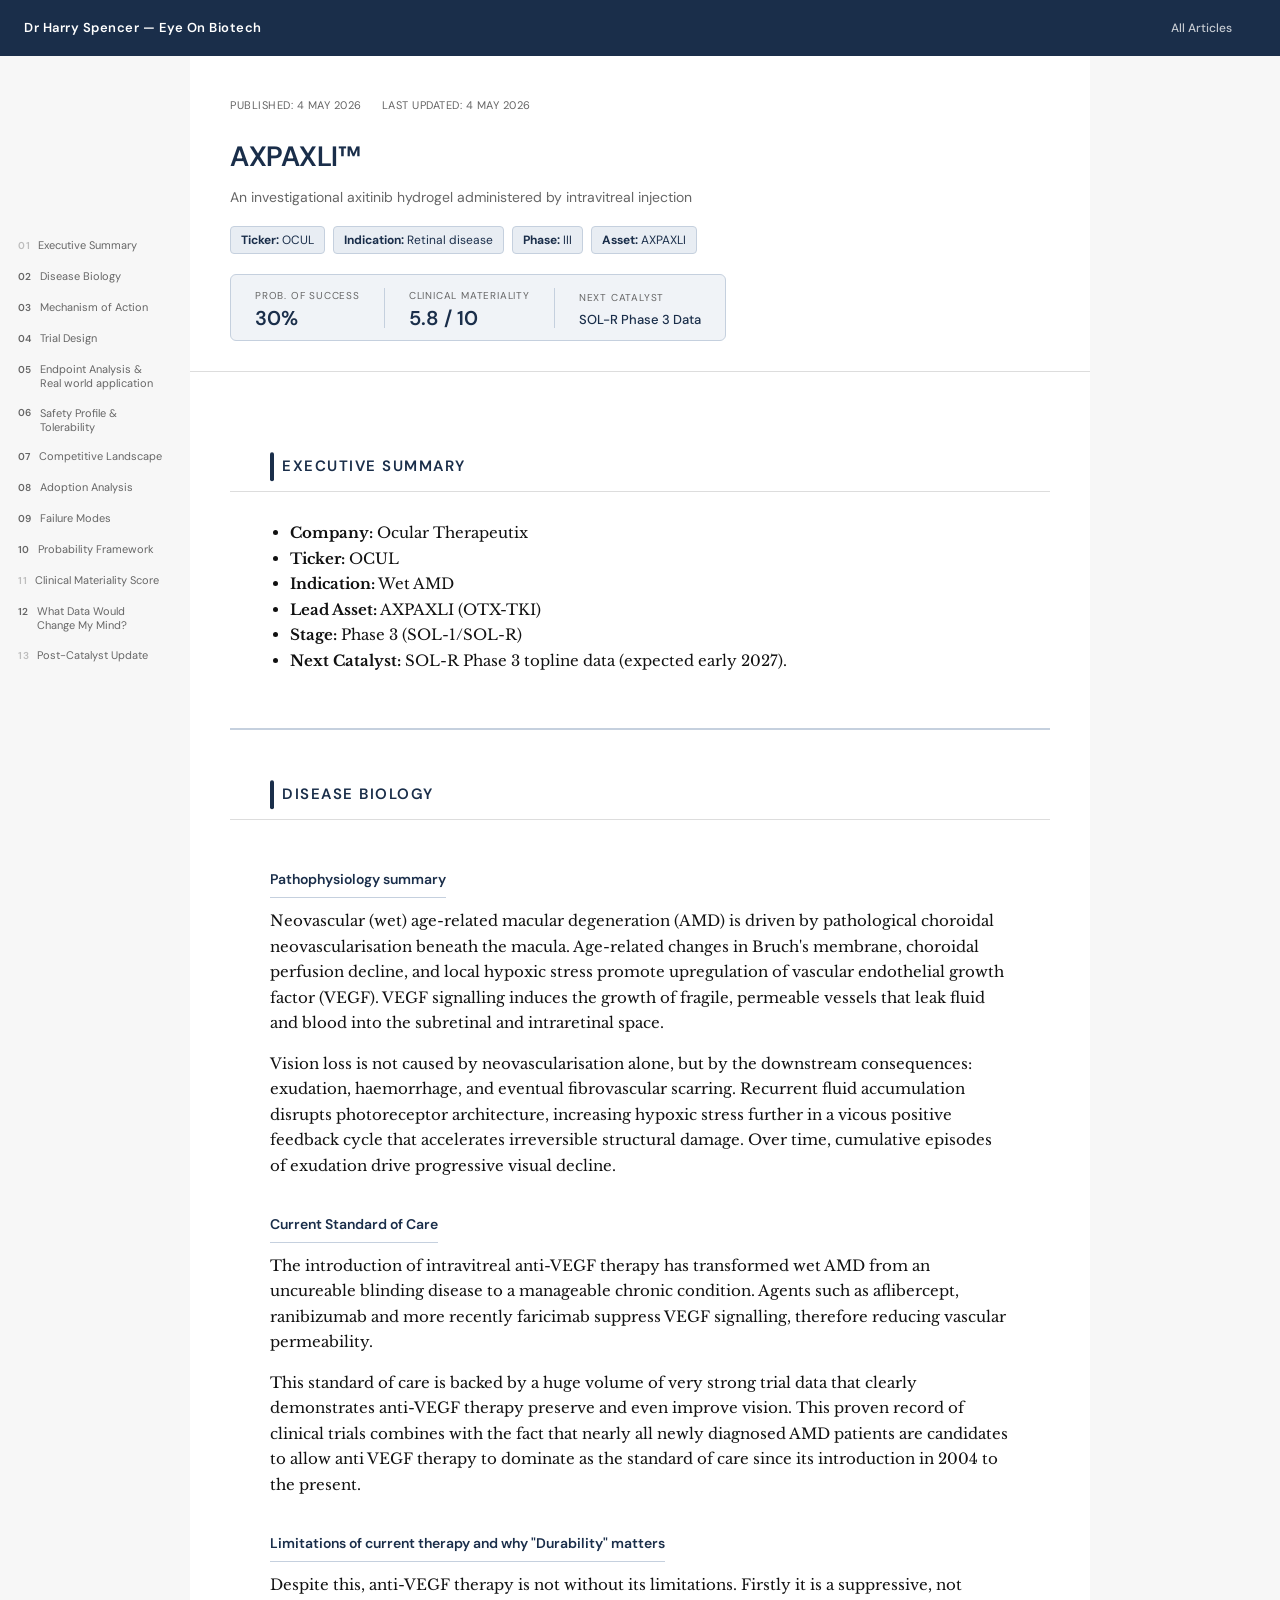
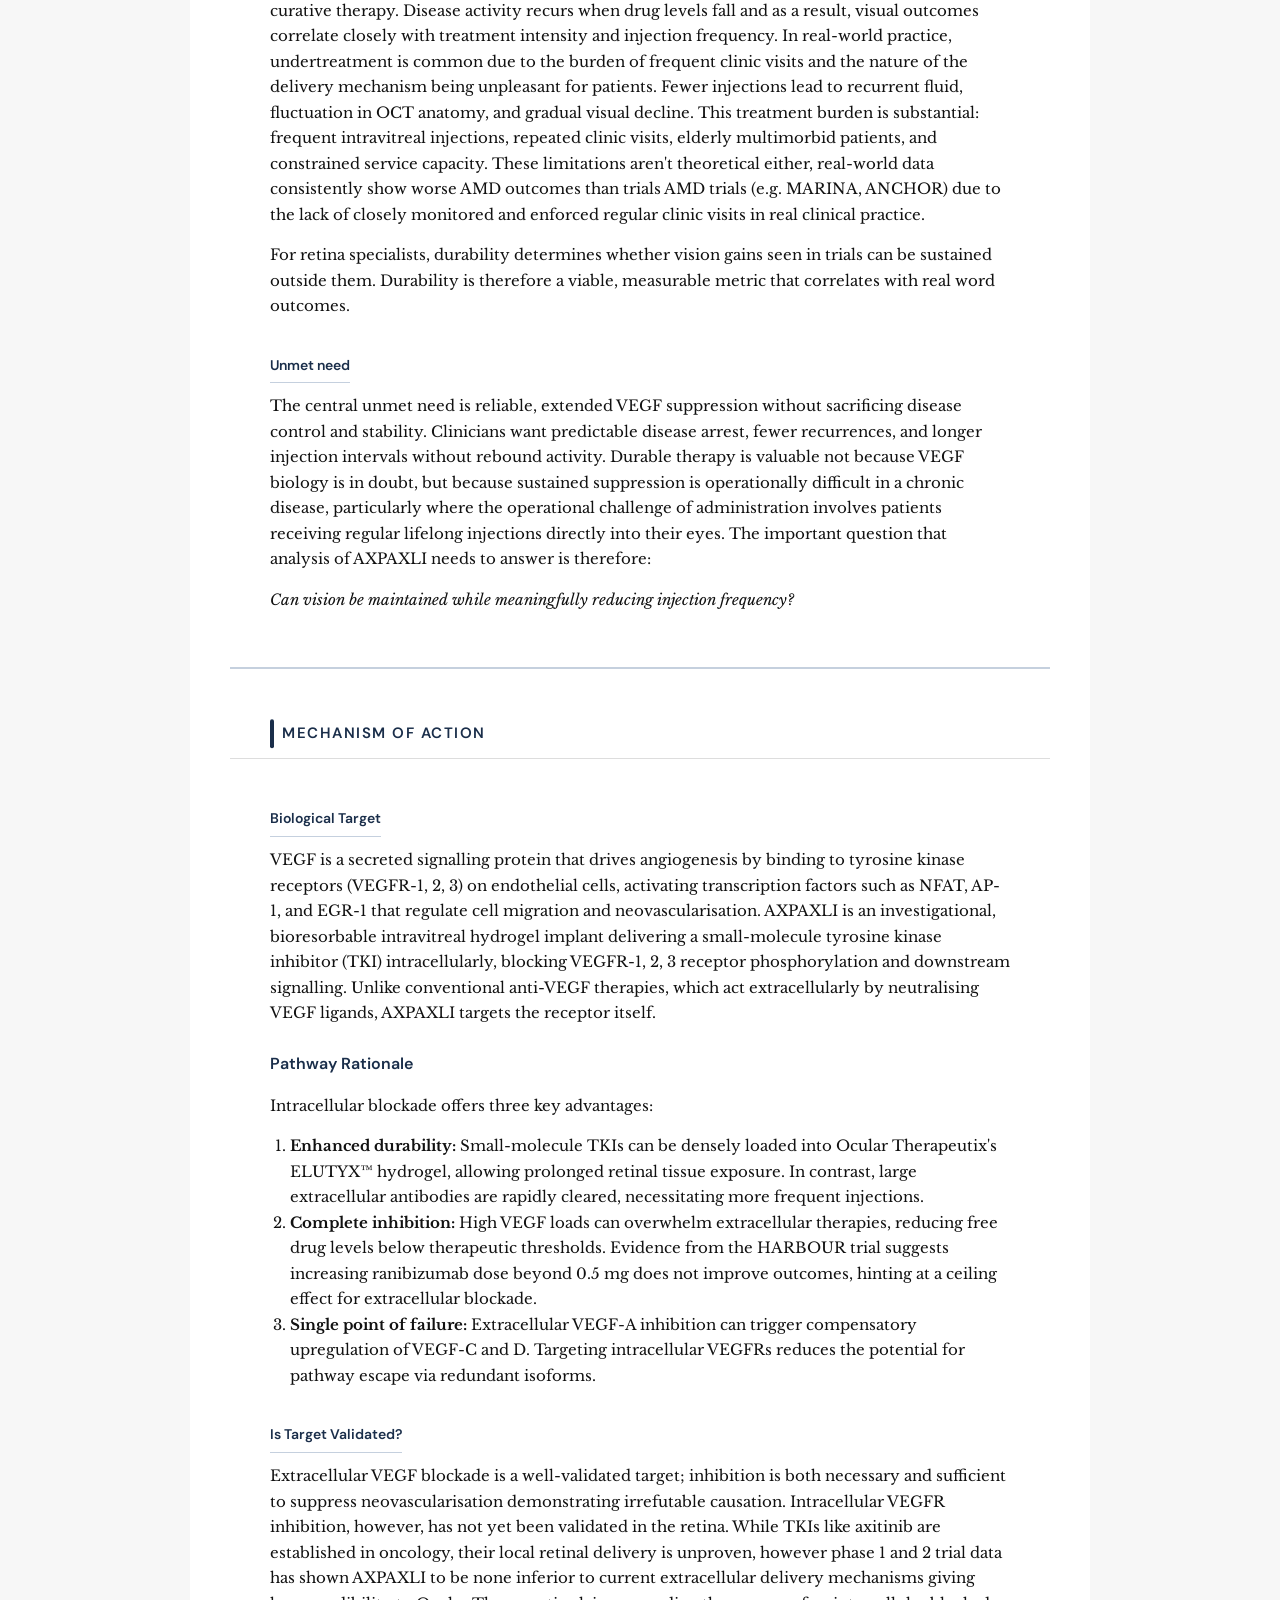
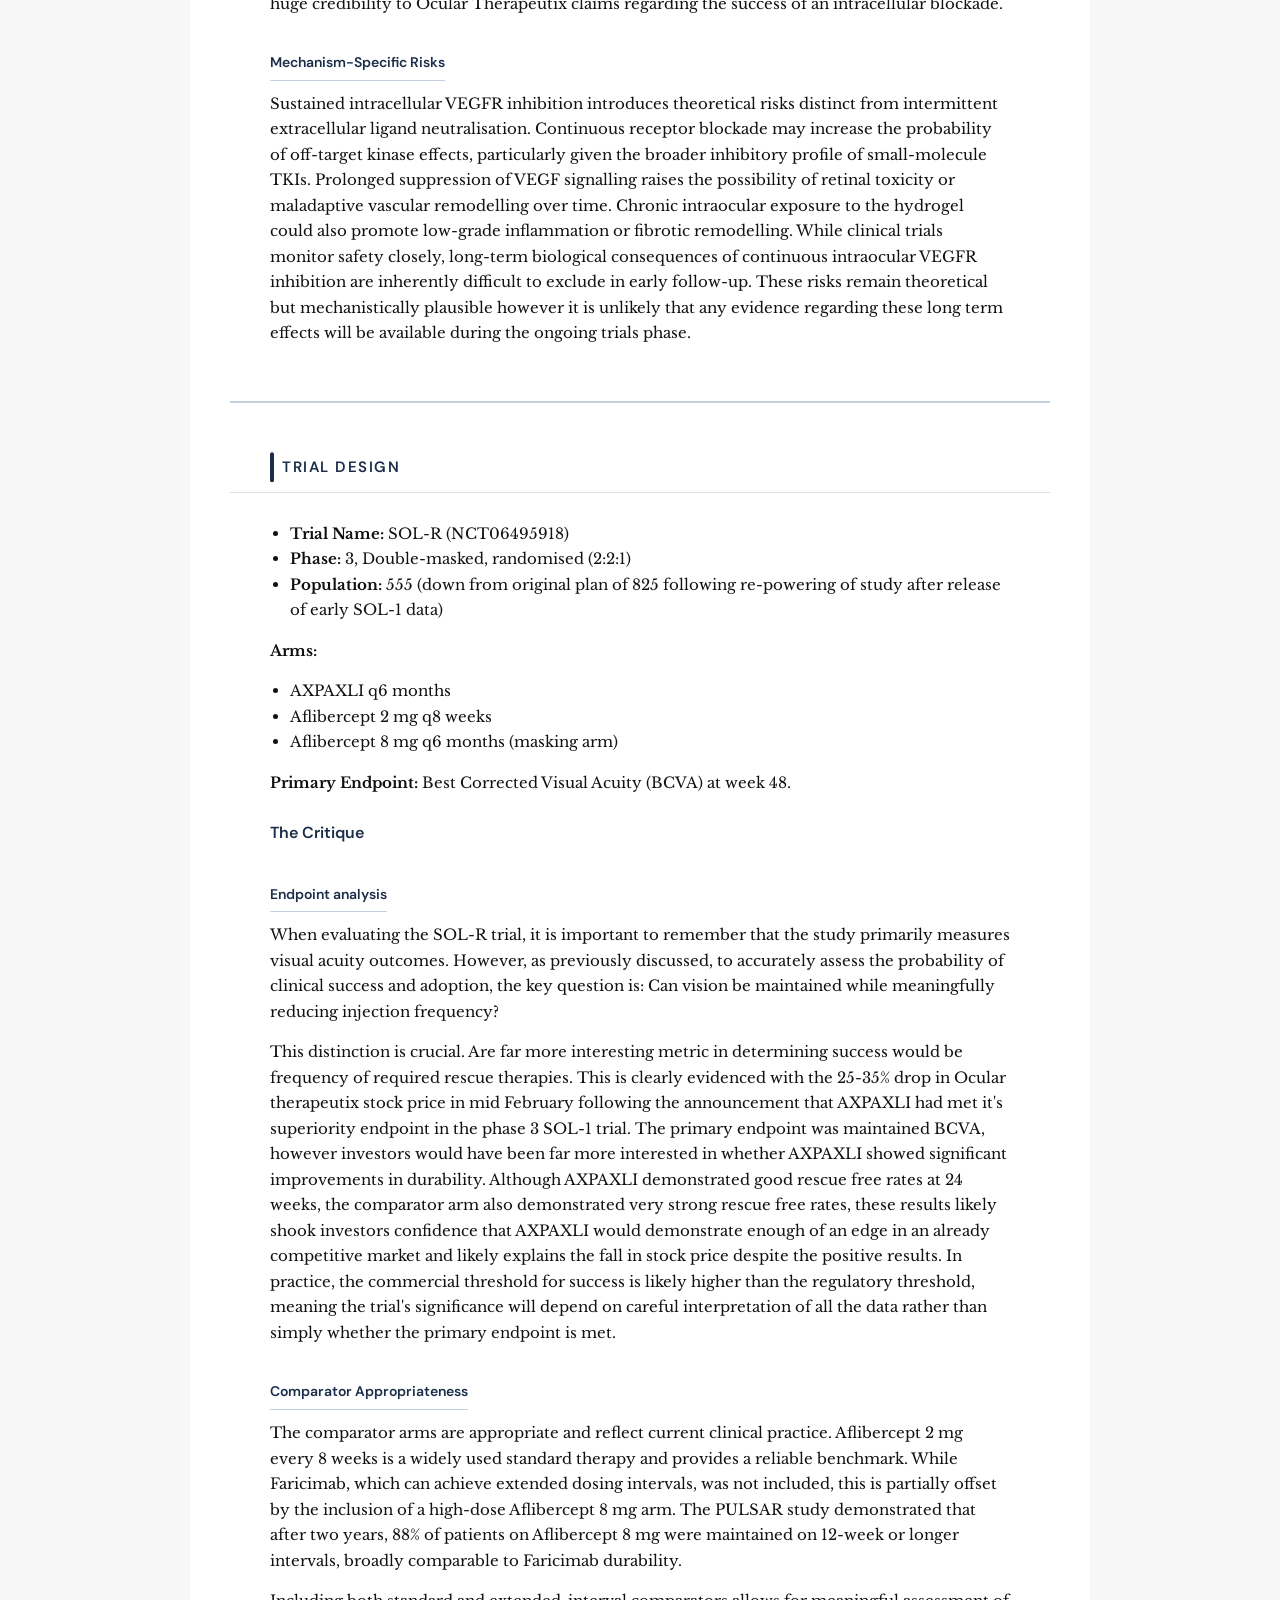
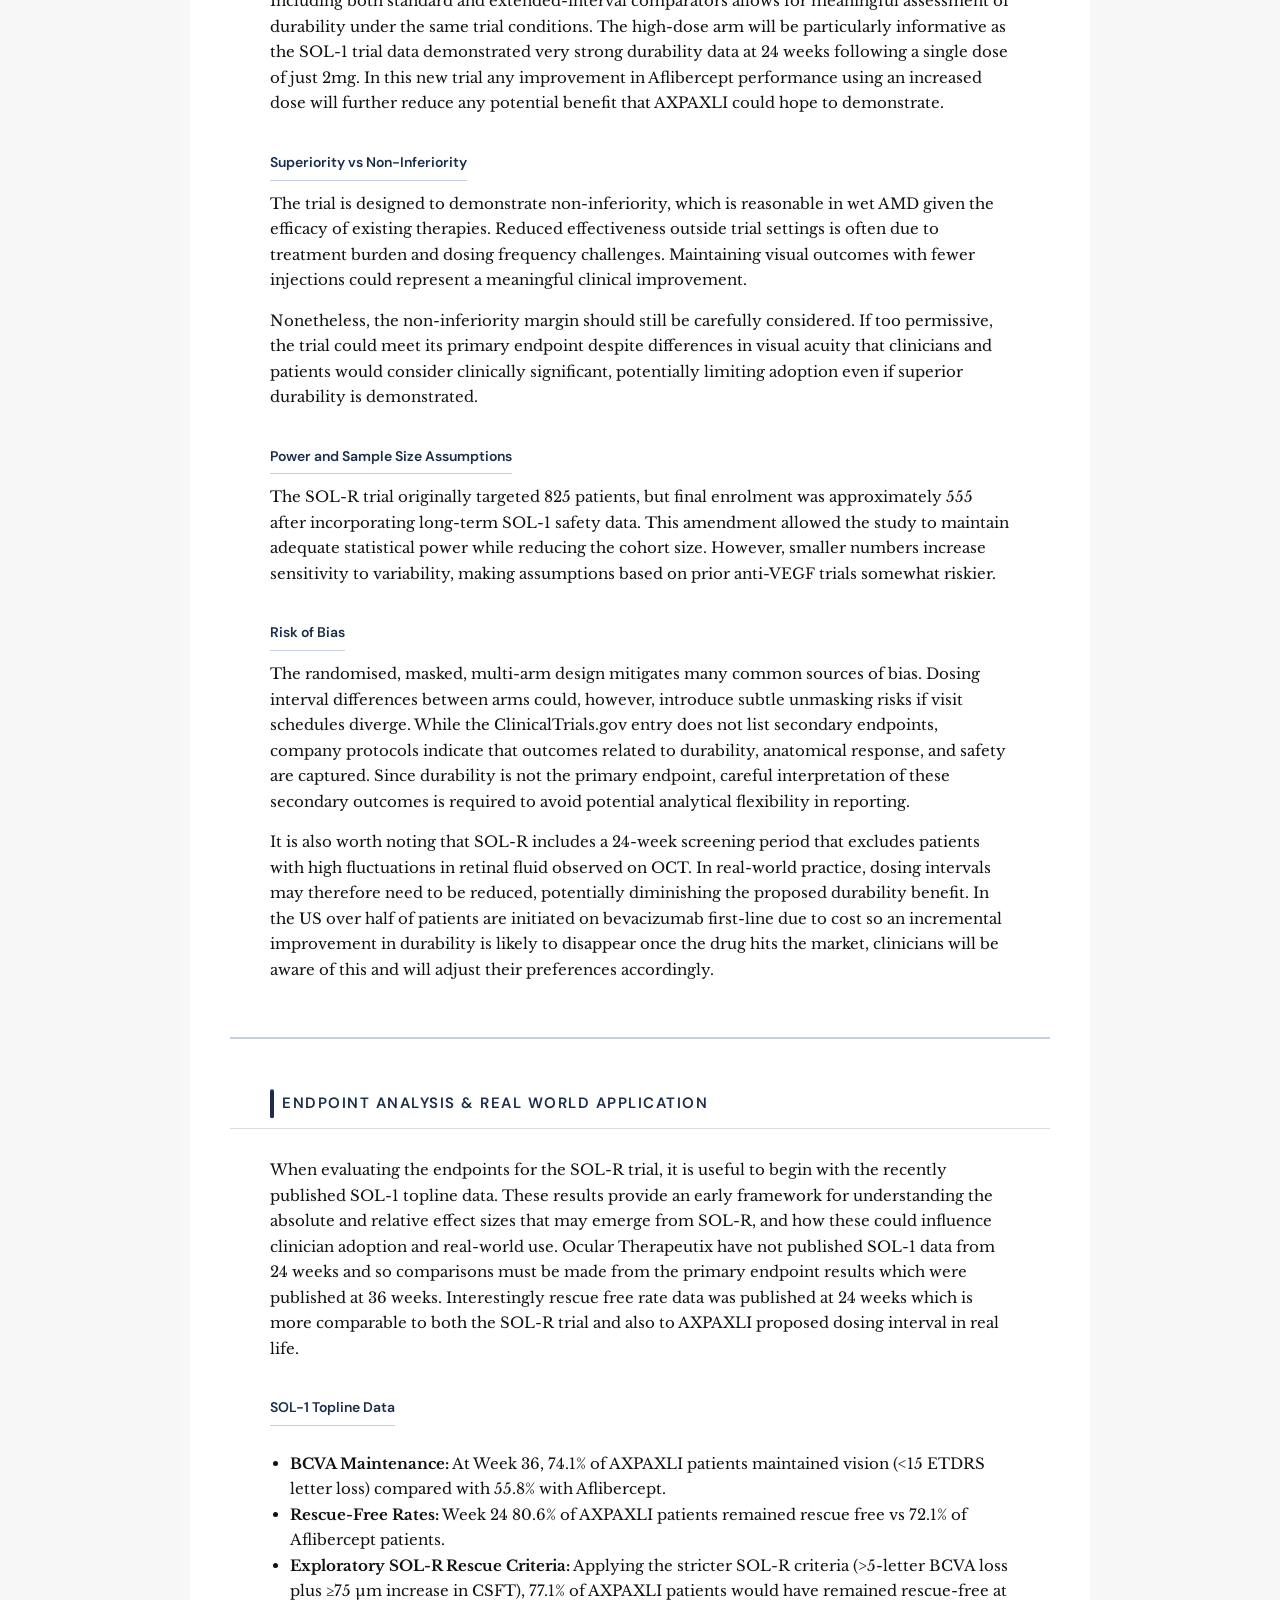
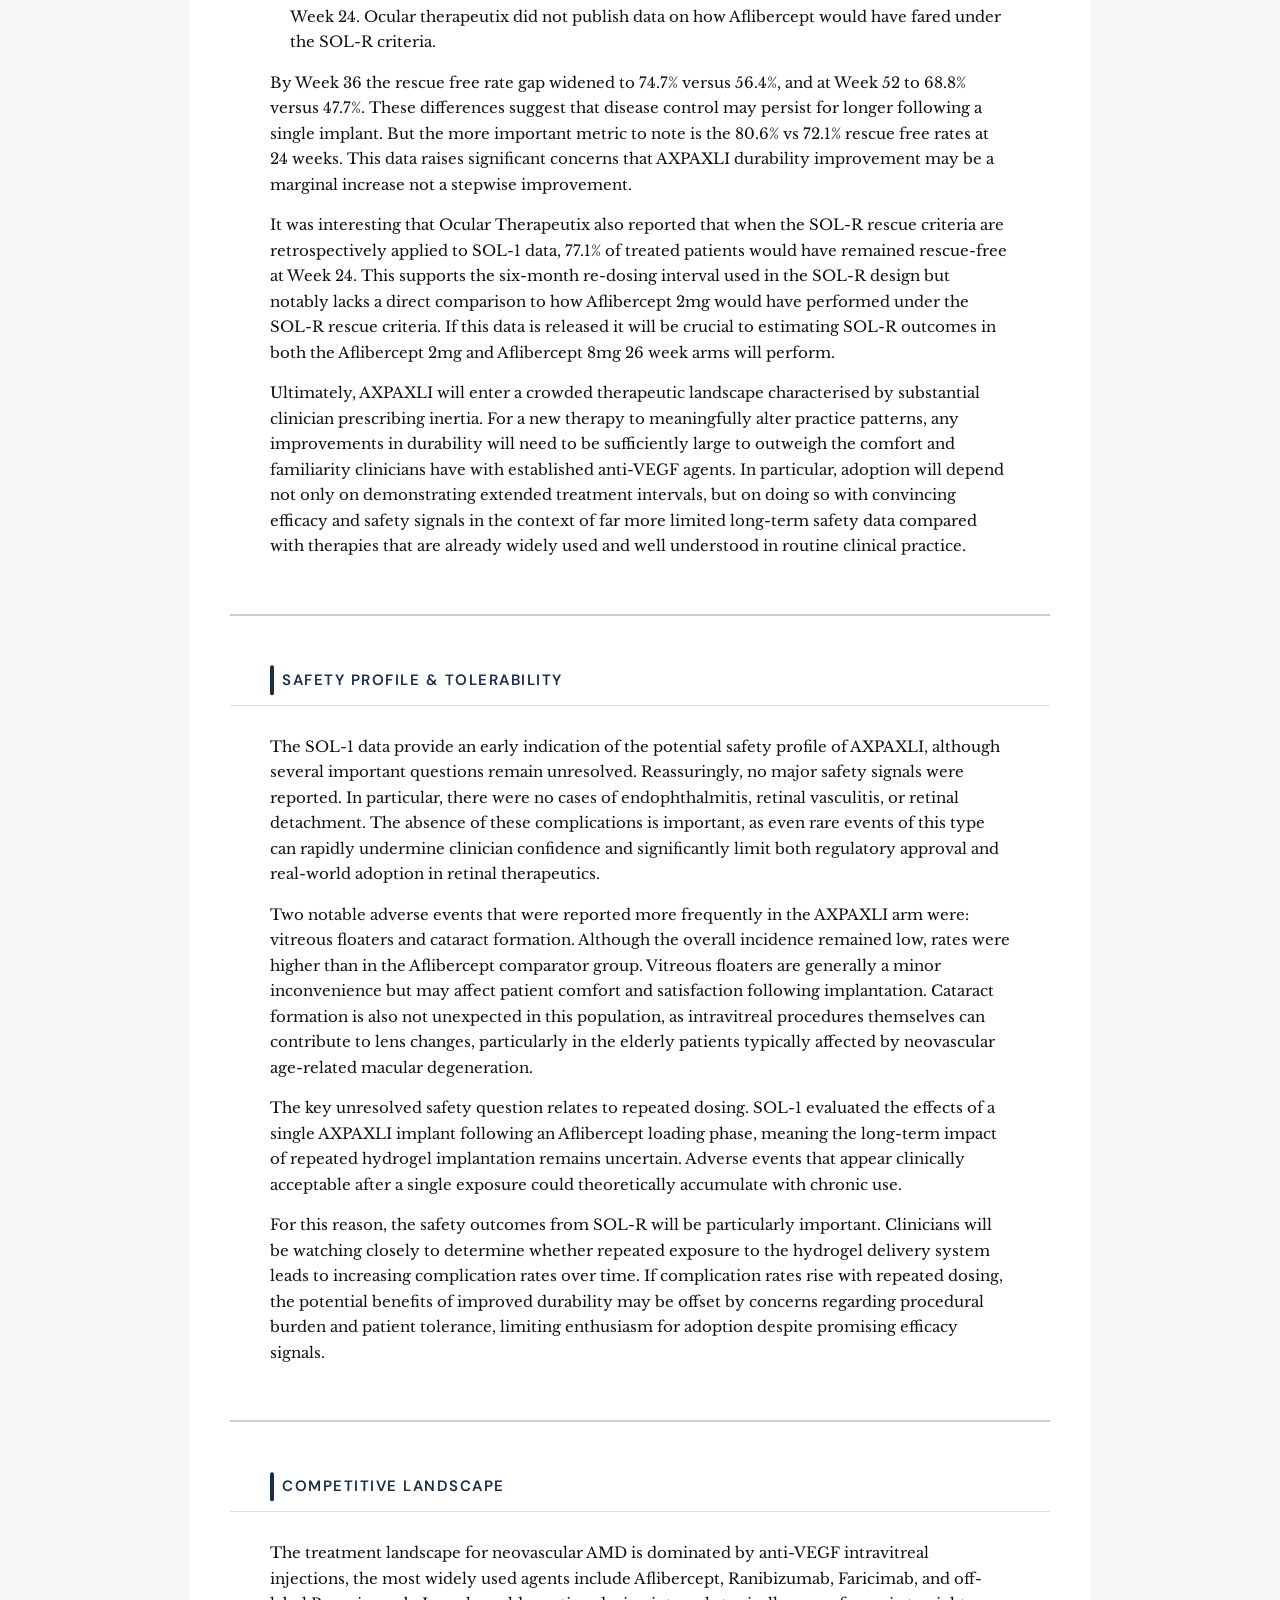
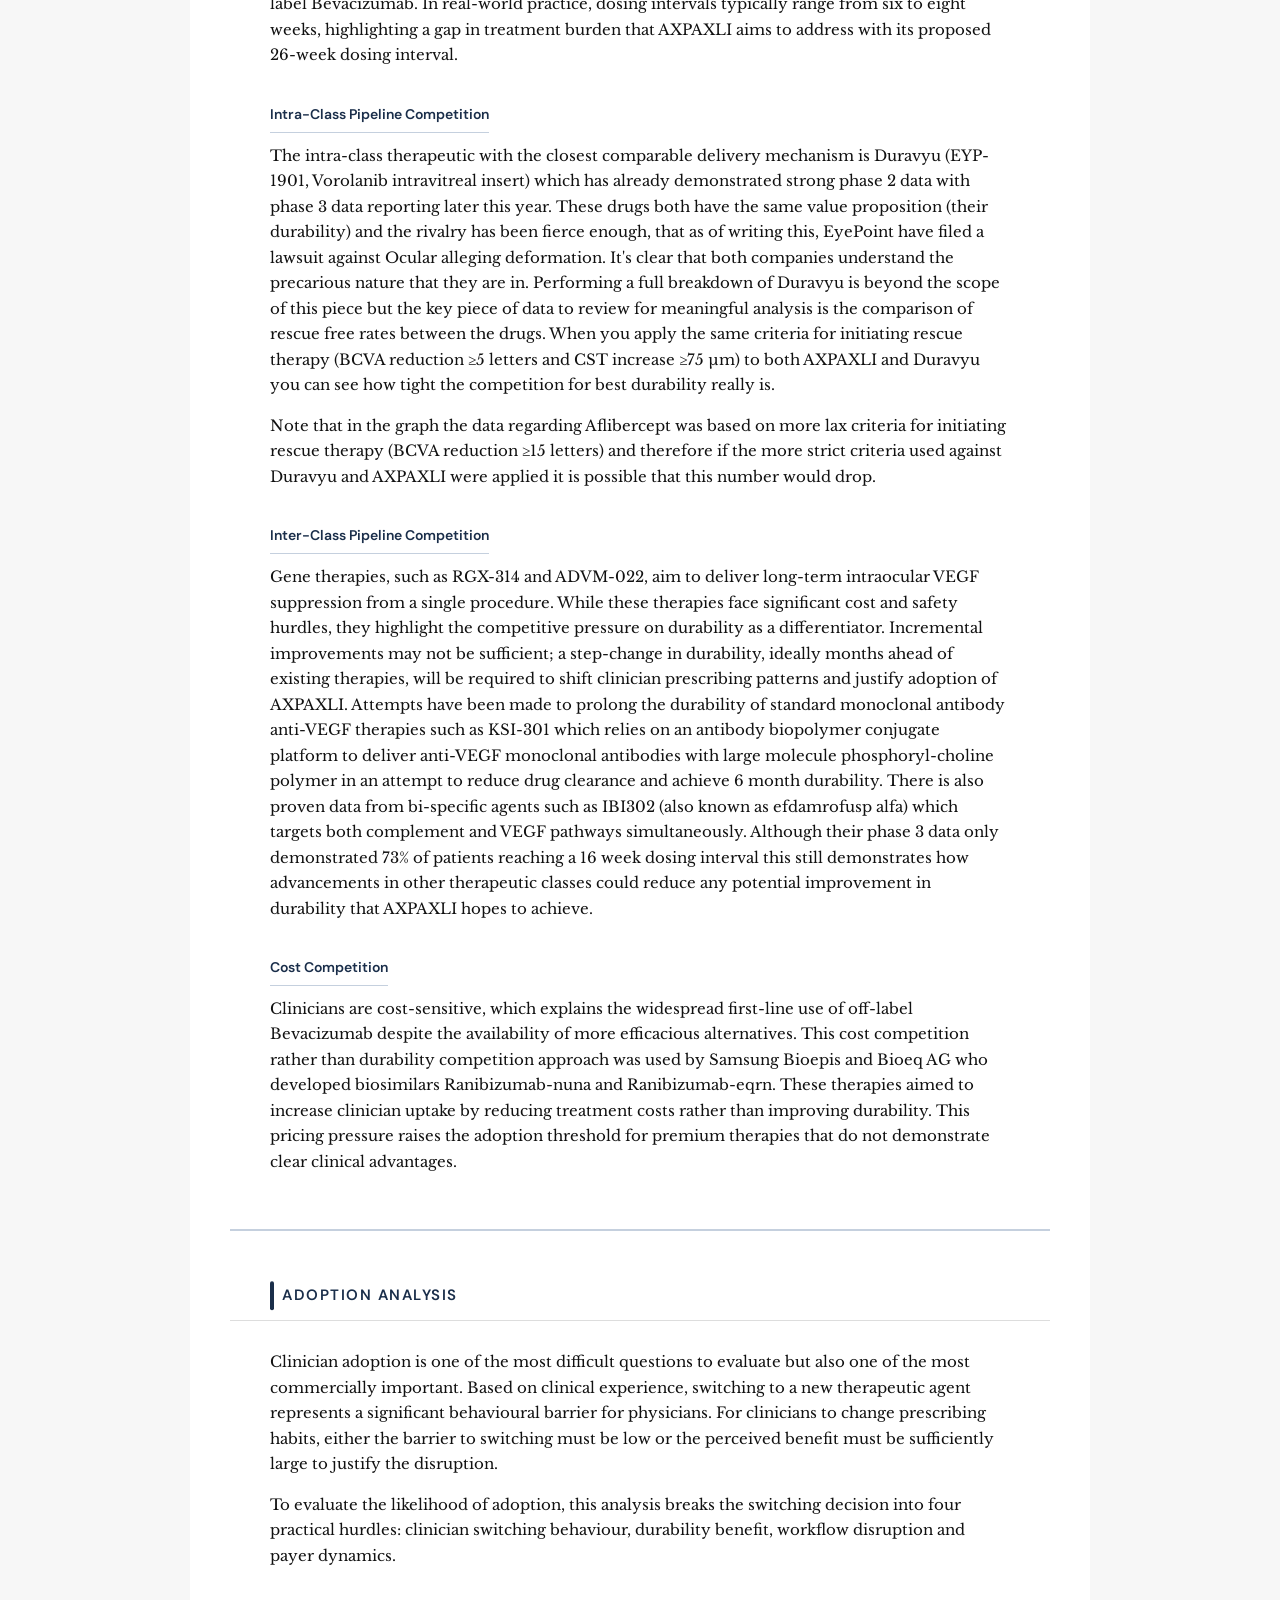
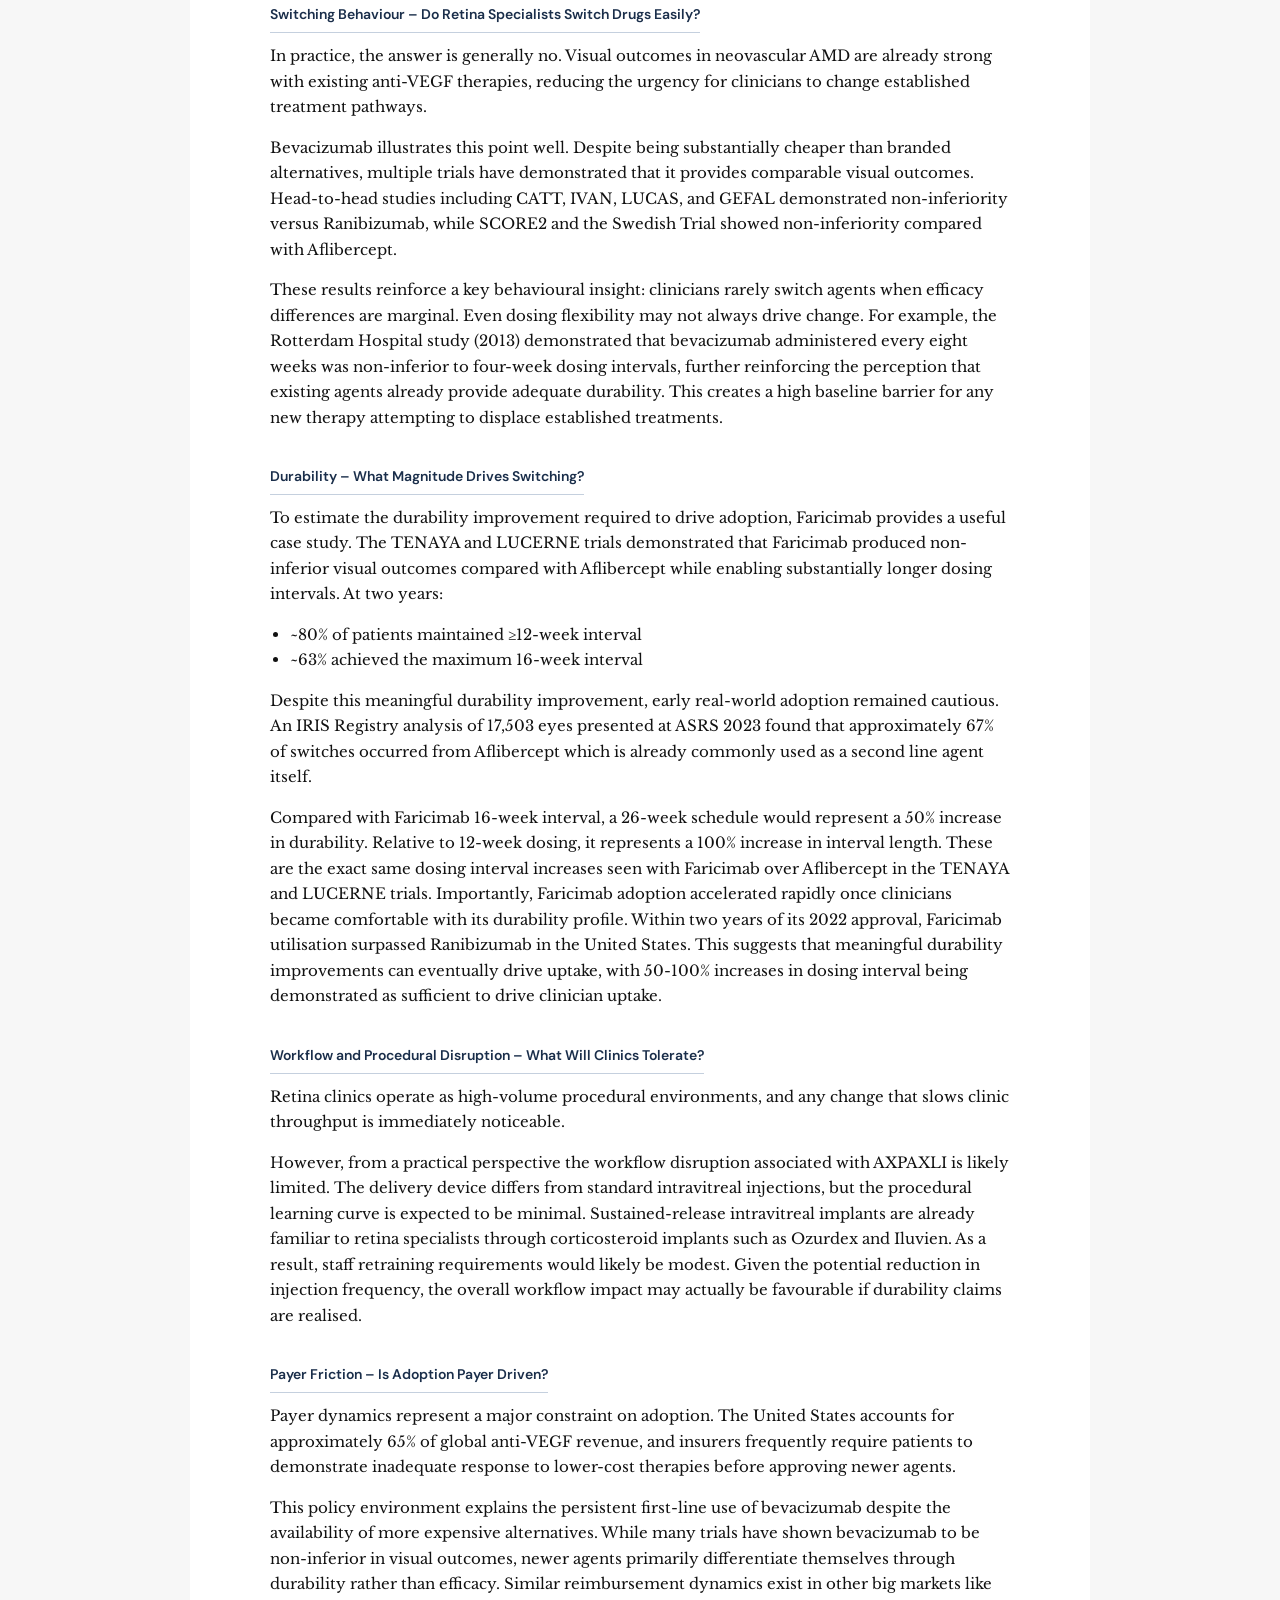
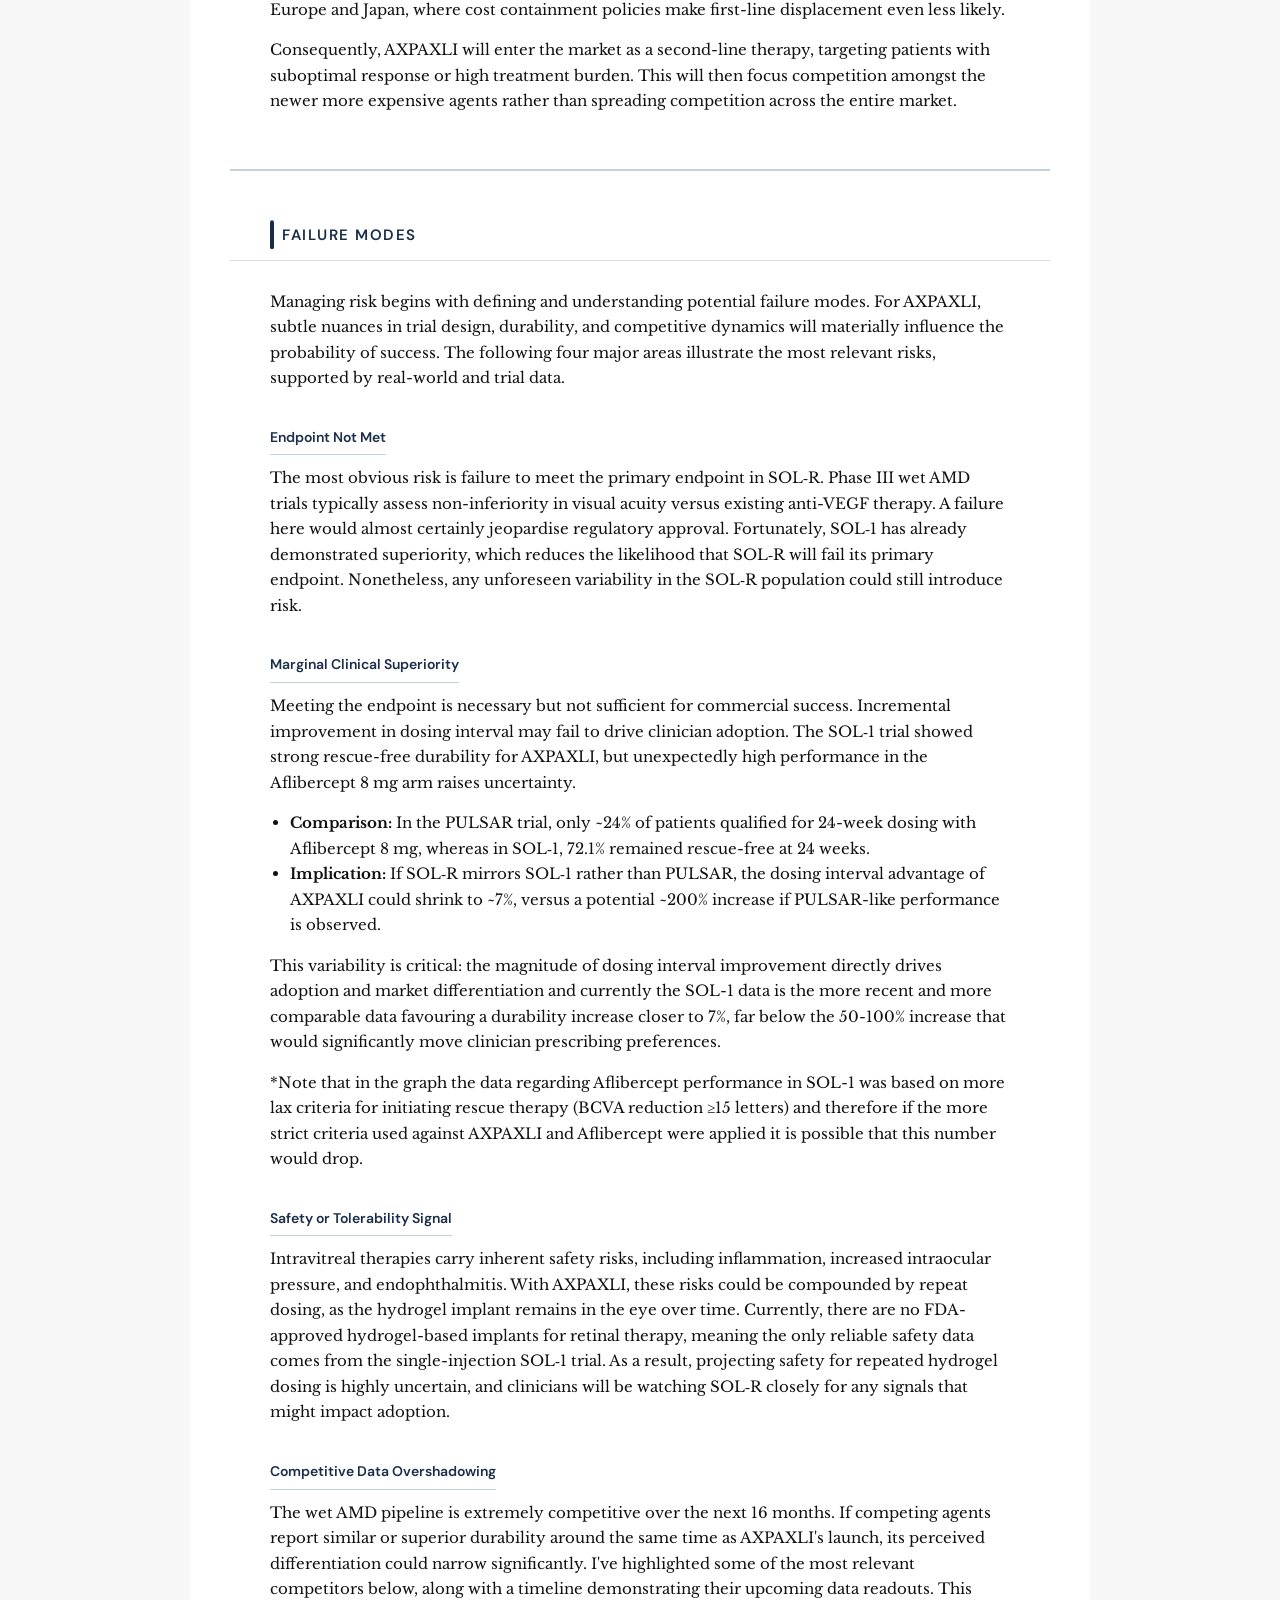
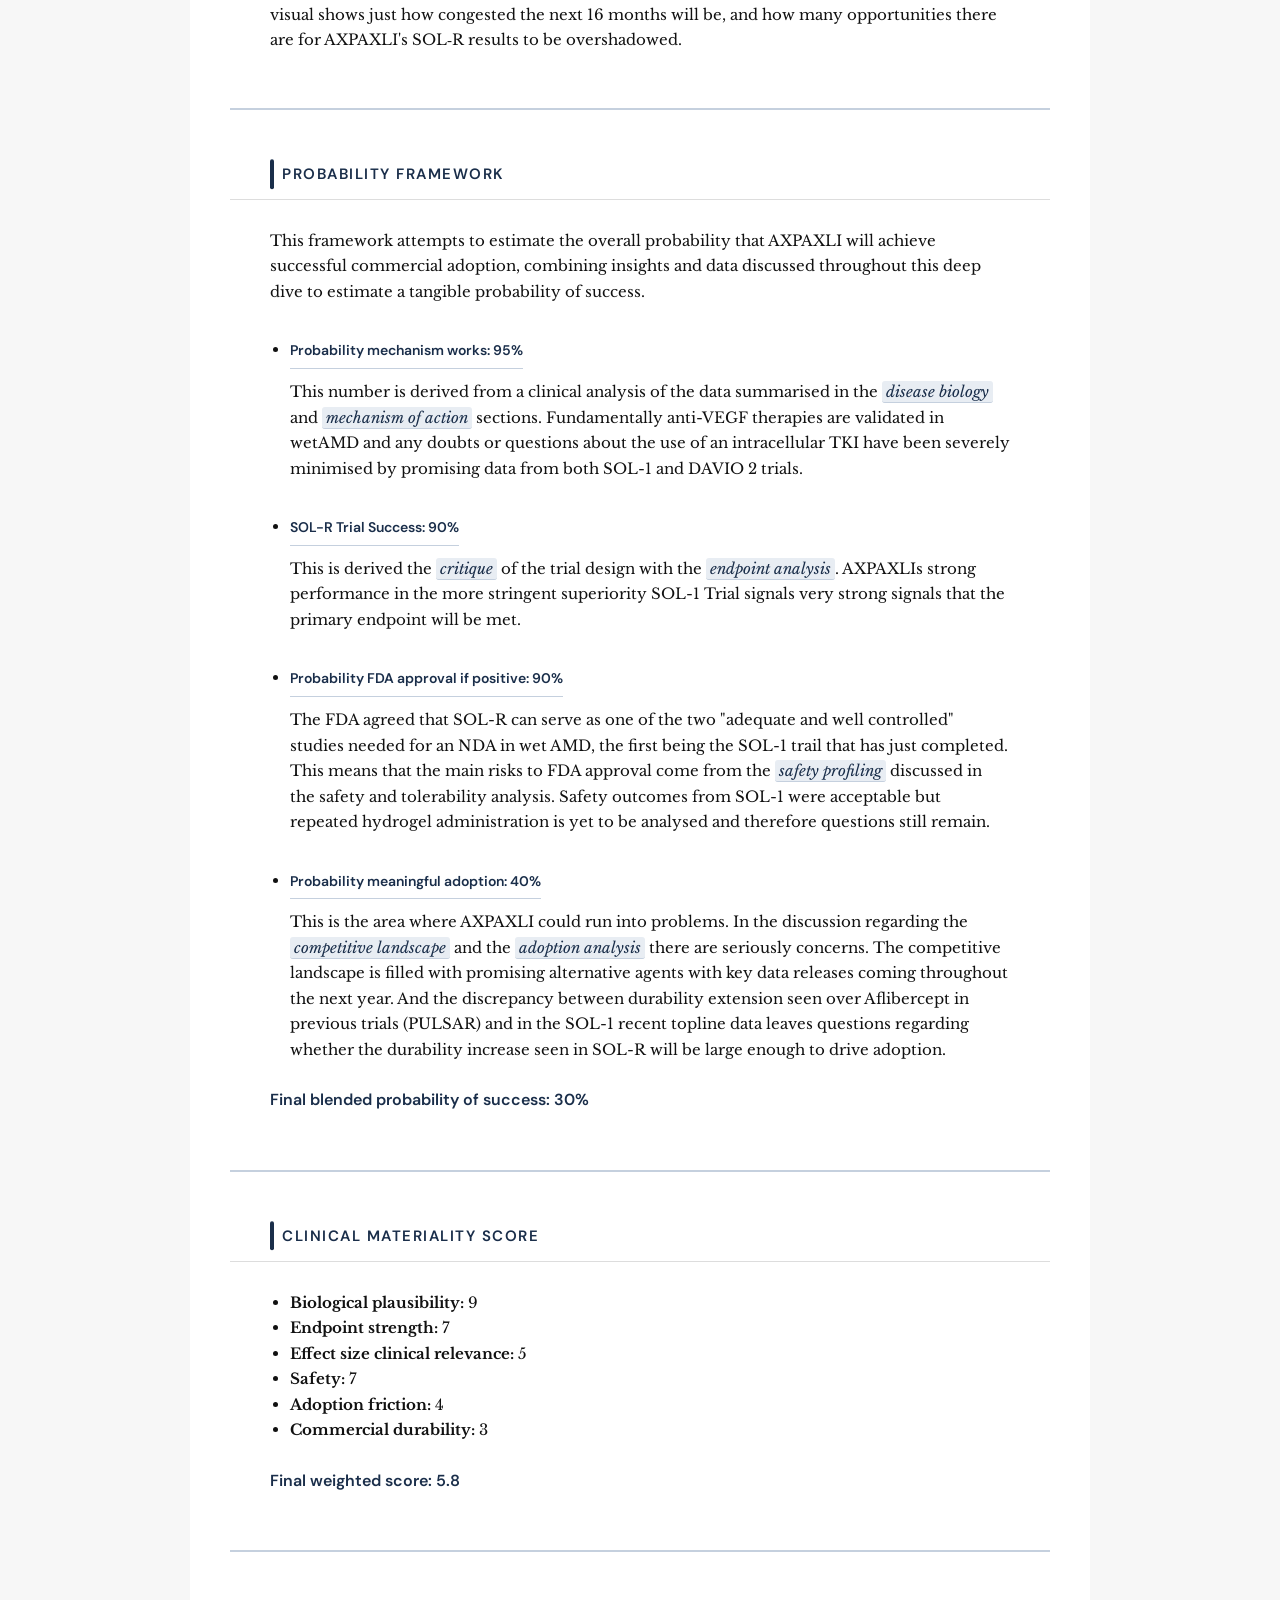
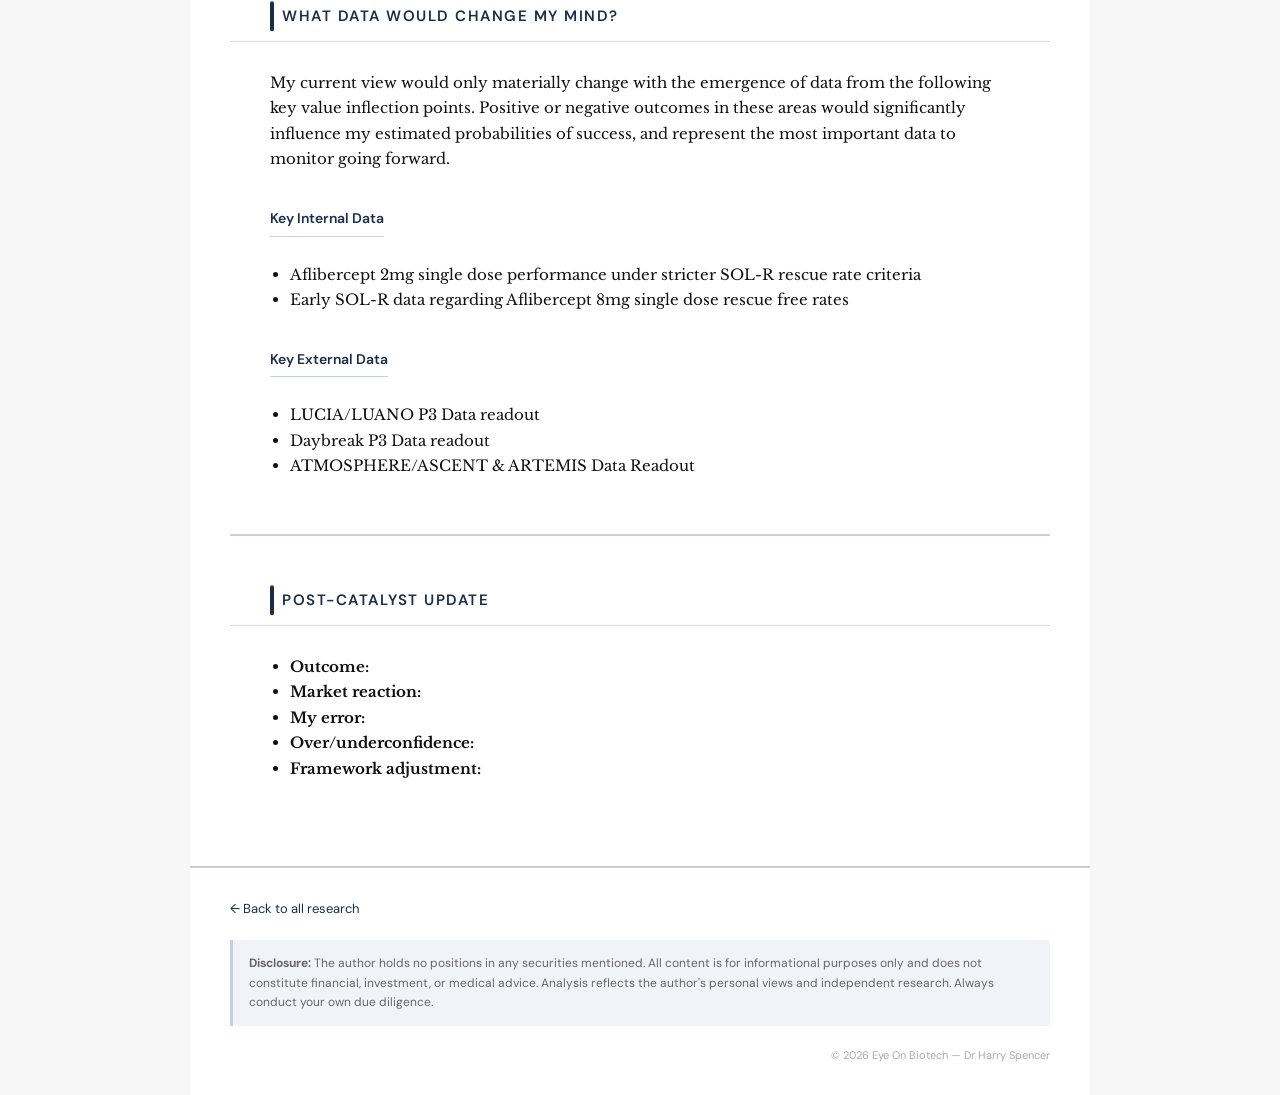
==== articles/oculartherapeutixarticle.html @ d3fa3286 "Create oculartherapeutixarticle.html" ====
<!DOCTYPE html>
<html lang="en">
<head>
    <meta charset="UTF-8">
    <title>Article Template</title>
    <link href="https://fonts.googleapis.com/css2?family=Libre+Baskerville:ital,wght@0,400;0,700;1,400&family=DM+Sans:wght@400;500;600&display=swap" rel="stylesheet">
    <link rel="stylesheet" href="../assets/style.css">
</head>

<body>

    <div class="banner">
        <span class="banner-title">Dr Harry Spencer — Eye On Biotech</span>
        <a href="../index.html">All Articles</a>
    </div>

    <!-- Left-side progress nav — populated by JS -->
    <nav class="progress-nav" id="progressNav"></nav>

    <header class="article-header">

        <!-- Top row: date published + last updated -->
        <div class="article-dates">
            <span>Published: <time datetime="2026-05-04">4 May 2026</time></span>
            <span>Last updated: <time datetime="2026-05-04">4 May 2026</time></span>
        </div>

        <h1>AXPAXLI™</h1>
        <p class="article-subtitle">An investigational axitinib hydrogel administered by intravitreal injection</p>

        <!-- Meta pills row -->
        <div class="meta">
            <span><strong>Ticker:</strong> OCUL</span>
            <span><strong>Indication:</strong> Retinal disease</span>
            <span><strong>Phase:</strong> III</span>
            <span><strong>Asset:</strong> AXPAXLI</span>
        </div>

        <!-- Scorecard row -->
        <div class="article-scorecard">
            <div class="scorecard-item">
                <span class="scorecard-label">Prob. of Success</span>
                <span class="scorecard-value">30%</span>
            </div>
            <div class="scorecard-divider"></div>
            <div class="scorecard-item">
                <span class="scorecard-label">Clinical Materiality</span>
                <span class="scorecard-value">5.8 / 10</span>
            </div>
            <div class="scorecard-divider"></div>
            <div class="scorecard-item">
                <span class="scorecard-label">Next Catalyst</span>
                <span class="scorecard-value scorecard-value--small">SOL-R Phase 3 Data</span>
            </div>
        </div>

    </header>

    <main>

        <!-- ============================================================
             EXECUTIVE SUMMARY
        ============================================================ -->
        <section class="card executive-summary" id="executive-summary">
            <h2>Executive Summary</h2>

            <ul class="summary-facts">
                <li><strong>Company:</strong> Ocular Therapeutix</li>
                <li><strong>Ticker:</strong> OCUL</li>
                <li><strong>Indication:</strong> Wet AMD</li>
                <li><strong>Lead Asset:</strong> AXPAXLI (OTX-TKI)</li>
                <li><strong>Stage:</strong> Phase 3 (SOL-1/SOL-R)</li>
                <li><strong>Next Catalyst:</strong> SOL-R Phase 3 topline data (expected early 2027).</li>

            </ul>
        </section>


        <!-- ============================================================
             DISEASE BIOLOGY
        ============================================================ -->
        <section class="card disease-biology" id="disease-biology">
            <h2>Disease Biology</h2>

            <h4>Pathophysiology summary</h4>
            <p>
                Neovascular (wet) age-related macular degeneration (AMD) is driven by pathological choroidal
                neovascularisation beneath the macula. Age-related changes in Bruch's membrane, choroidal perfusion
                decline, and local hypoxic stress promote upregulation of vascular endothelial growth factor (VEGF).
                VEGF signalling induces the growth of fragile, permeable vessels that leak fluid and blood into the
                subretinal and intraretinal space.
            </p>
            <p>
                Vision loss is not caused by neovascularisation alone, but by the downstream consequences: exudation,
                haemorrhage, and eventual fibrovascular scarring. Recurrent fluid accumulation disrupts photoreceptor
                architecture, increasing hypoxic stress further in a vicous positive feedback cycle that accelerates
                irreversible structural damage. Over time, cumulative episodes of exudation drive progressive visual
                decline.
            </p>

            <h4>Current Standard of Care</h4>
            <p>
                The introduction of intravitreal anti-VEGF therapy has transformed wet AMD from an uncureable blinding
                disease to a manageable chronic condition. Agents such as aflibercept, ranibizumab and more recently
                faricimab suppress VEGF signalling, therefore reducing vascular permeability.
            </p>
            <p>
                This standard of care is backed by a huge volume of very strong trial data that clearly demonstrates
                anti-VEGF therapy preserve and even improve vision. This proven record of clinical trials combines with
                the fact that nearly all newly diagnosed AMD patients are candidates to allow anti VEGF therapy to
                dominate as the standard of care since its introduction in 2004 to the present.
            </p>

            <h4>Limitations of current therapy and why "Durability" matters</h4>
            <p>
                Despite this, anti-VEGF therapy is not without its limitations. Firstly it is a suppressive, not
                curative therapy. Disease activity recurs when drug levels fall and as a result, visual outcomes
                correlate closely with treatment intensity and injection frequency. In real-world practice,
                undertreatment is common due to the burden of frequent clinic visits and the nature of the delivery
                mechanism being unpleasant for patients. Fewer injections lead to recurrent fluid, fluctuation in OCT
                anatomy, and gradual visual decline. This treatment burden is substantial: frequent intravitreal
                injections, repeated clinic visits, elderly multimorbid patients, and constrained service capacity.
                These limitations aren't theoretical either, real-world data consistently show worse AMD outcomes than
                trials AMD trials (e.g. MARINA, ANCHOR) due to the lack of closely monitored and enforced regular
                clinic visits in real clinical practice.
            </p>
            <p>
                For retina specialists, durability determines whether vision gains seen in trials can be sustained
                outside them. Durability is therefore a viable, measurable metric that correlates with real word
                outcomes.
            </p>

            <h4>Unmet need</h4>
            <p>
                The central unmet need is reliable, extended VEGF suppression without sacrificing disease control and
                stability. Clinicians want predictable disease arrest, fewer recurrences, and longer injection intervals
                without rebound activity. Durable therapy is valuable not because VEGF biology is in doubt, but because
                sustained suppression is operationally difficult in a chronic disease, particularly where the
                operational challenge of administration involves patients receiving regular lifelong injections directly
                into their eyes. The important question that analysis of AXPAXLI needs to answer is therefore:
            </p>
            <p class="key-question">
                <em>Can vision be maintained while meaningfully reducing injection frequency?</em>
            </p>
        </section>


        <!-- ============================================================
             MECHANISM OF ACTION
        ============================================================ -->
        <section class="card mechanism-of-action" id="mechanism-of-action">
            <h2>Mechanism of Action</h2>

            <h4>Biological Target</h4>
            <p>
                VEGF is a secreted signalling protein that drives angiogenesis by binding to tyrosine kinase receptors
                (VEGFR-1, 2, 3) on endothelial cells, activating transcription factors such as NFAT, AP-1, and EGR-1
                that regulate cell migration and neovascularisation. AXPAXLI is an investigational, bioresorbable
                intravitreal hydrogel implant delivering a small-molecule tyrosine kinase inhibitor (TKI)
                intracellularly, blocking VEGFR-1, 2, 3 receptor phosphorylation and downstream signalling. Unlike
                conventional anti-VEGF therapies, which act extracellularly by neutralising VEGF ligands, AXPAXLI
                targets the receptor itself.
            </p>

            <h3>Pathway Rationale</h3>
            <p>Intracellular blockade offers three key advantages:</p>
            <ol class="pathway-advantages">
                <li>
                    <strong>Enhanced durability:</strong> Small-molecule TKIs can be densely loaded into Ocular
                    Therapeutix's ELUTYX™ hydrogel, allowing prolonged retinal tissue exposure. In contrast, large
                    extracellular antibodies are rapidly cleared, necessitating more frequent injections.
                </li>
                <li>
                    <strong>Complete inhibition:</strong> High VEGF loads can overwhelm extracellular therapies,
                    reducing free drug levels below therapeutic thresholds. Evidence from the HARBOUR trial suggests
                    increasing ranibizumab dose beyond 0.5 mg does not improve outcomes, hinting at a ceiling effect
                    for extracellular blockade.
                </li>
                <li>
                    <strong>Single point of failure:</strong> Extracellular VEGF-A inhibition can trigger compensatory
                    upregulation of VEGF-C and D. Targeting intracellular VEGFRs reduces the potential for pathway
                    escape via redundant isoforms.
                </li>
            </ol>

            <h4>Is Target Validated?</h4>
            <p>
                Extracellular VEGF blockade is a well-validated target; inhibition is both necessary and sufficient to
                suppress neovascularisation demonstrating irrefutable causation. Intracellular VEGFR inhibition,
                however, has not yet been validated in the retina. While TKIs like axitinib are established in
                oncology, their local retinal delivery is unproven, however phase 1 and 2 trial data has shown AXPAXLI
                to be none inferior to current extracellular delivery mechanisms giving huge credibility to Ocular
                Therapeutix claims regarding the success of an intracellular blockade.
            </p>

            <h4>Mechanism-Specific Risks</h4>
            <p>
                Sustained intracellular VEGFR inhibition introduces theoretical risks distinct from intermittent
                extracellular ligand neutralisation. Continuous receptor blockade may increase the probability of
                off-target kinase effects, particularly given the broader inhibitory profile of small-molecule TKIs.
                Prolonged suppression of VEGF signalling raises the possibility of retinal toxicity or maladaptive
                vascular remodelling over time. Chronic intraocular exposure to the hydrogel could also promote
                low-grade inflammation or fibrotic remodelling. While clinical trials monitor safety closely, long-term
                biological consequences of continuous intraocular VEGFR inhibition are inherently difficult to exclude
                in early follow-up. These risks remain theoretical but mechanistically plausible however it is unlikely
                that any evidence regarding these long term effects will be available during the ongoing trials phase.
            </p>
        </section>


        <!-- ============================================================
             TRIAL DESIGN
        ============================================================ -->
        <section class="card trial-design" id="trial-design">
            <h2>Trial Design</h2>

            <ul class="trial-details">
                <li><strong>Trial Name:</strong> SOL-R (NCT06495918)</li>
                <li><strong>Phase:</strong> 3, Double-masked, randomised (2:2:1)</li>
                <li><strong>Population:</strong> 555 (down from original plan of 825 following re-powering of study after release of early SOL-1 data)</li>
            </ul>

            <p><strong>Arms:</strong></p>
            <ul class="trial-arms">
                <li>AXPAXLI q6 months</li>
                <li>Aflibercept 2 mg q8 weeks</li>
                <li>Aflibercept 8 mg q6 months (masking arm)</li>
            </ul>

            <p><strong>Primary Endpoint:</strong> Best Corrected Visual Acuity (BCVA) at week 48.</p>

            <h3>The Critique</h3>

            <h4>Endpoint analysis</h4>
            <p>
                When evaluating the SOL-R trial, it is important to remember that the study primarily measures visual
                acuity outcomes. However, as previously discussed, to accurately assess the probability of clinical
                success and adoption, the key question is: Can vision be maintained while meaningfully reducing
                injection frequency?
            </p>
            <p>
                This distinction is crucial. Are far more interesting metric in determining success would be frequency
                of required rescue therapies. This is clearly evidenced with the 25-35% drop in Ocular therapeutix
                stock price in mid February following the announcement that AXPAXLI had met it's superiority endpoint
                in the phase 3 SOL-1 trial. The primary endpoint was maintained BCVA, however investors would have
                been far more interested in whether AXPAXLI showed significant improvements in durability. Although
                AXPAXLI demonstrated good rescue free rates at 24 weeks, the comparator arm also demonstrated very
                strong rescue free rates, these results likely shook investors confidence that AXPAXLI would
                demonstrate enough of an edge in an already competitive market and likely explains the fall in stock
                price despite the positive results. In practice, the commercial threshold for success is likely higher
                than the regulatory threshold, meaning the trial's significance will depend on careful interpretation
                of all the data rather than simply whether the primary endpoint is met.
            </p>

            <h4>Comparator Appropriateness</h4>
            <p>
                The comparator arms are appropriate and reflect current clinical practice. Aflibercept 2 mg every 8
                weeks is a widely used standard therapy and provides a reliable benchmark. While Faricimab, which can
                achieve extended dosing intervals, was not included, this is partially offset by the inclusion of a
                high-dose Aflibercept 8 mg arm. The PULSAR study demonstrated that after two years, 88% of patients on
                Aflibercept 8 mg were maintained on 12-week or longer intervals, broadly comparable to Faricimab
                durability.
            </p>
            <p>
                Including both standard and extended-interval comparators allows for meaningful assessment of
                durability under the same trial conditions. The high-dose arm will be particularly informative as the
                SOL-1 trial data demonstrated very strong durability data at 24 weeks following a single dose of just
                2mg. In this new trial any improvement in Aflibercept performance using an increased dose will further
                reduce any potential benefit that AXPAXLI could hope to demonstrate.
            </p>

            <h4>Superiority vs Non-Inferiority</h4>
            <p>
                The trial is designed to demonstrate non-inferiority, which is reasonable in wet AMD given the efficacy
                of existing therapies. Reduced effectiveness outside trial settings is often due to treatment burden
                and dosing frequency challenges. Maintaining visual outcomes with fewer injections could represent a
                meaningful clinical improvement.
            </p>
            <p>
                Nonetheless, the non-inferiority margin should still be carefully considered. If too permissive, the
                trial could meet its primary endpoint despite differences in visual acuity that clinicians and patients
                would consider clinically significant, potentially limiting adoption even if superior durability is
                demonstrated.
            </p>

            <h4>Power and Sample Size Assumptions</h4>
            <p>
                The SOL-R trial originally targeted 825 patients, but final enrolment was approximately 555 after
                incorporating long-term SOL-1 safety data. This amendment allowed the study to maintain adequate
                statistical power while reducing the cohort size. However, smaller numbers increase sensitivity to
                variability, making assumptions based on prior anti-VEGF trials somewhat riskier.
            </p>

            <h4>Risk of Bias</h4>
            <p>
                The randomised, masked, multi-arm design mitigates many common sources of bias. Dosing interval
                differences between arms could, however, introduce subtle unmasking risks if visit schedules diverge.
                While the ClinicalTrials.gov entry does not list secondary endpoints, company protocols indicate that
                outcomes related to durability, anatomical response, and safety are captured. Since durability is not
                the primary endpoint, careful interpretation of these secondary outcomes is required to avoid potential
                analytical flexibility in reporting.
            </p>
            <p>
                It is also worth noting that SOL-R includes a 24-week screening period that excludes patients with
                high fluctuations in retinal fluid observed on OCT. In real-world practice, dosing intervals may
                therefore need to be reduced, potentially diminishing the proposed durability benefit. In the US over
                half of patients are initiated on bevacizumab first-line due to cost so an incremental improvement in
                durability is likely to disappear once the drug hits the market, clinicians will be aware of this and
                will adjust their preferences accordingly.
            </p>
        </section>


        <!-- ============================================================
             ENDPOINT ANALYSIS & REAL WORLD APPLICATION
        ============================================================ -->
        <section class="card endpoint-analysis" id="endpoint-analysis">
            <h2>Endpoint Analysis &amp; Real world application</h2>

            <p>
                When evaluating the endpoints for the SOL-R trial, it is useful to begin with the recently published
                SOL-1 topline data. These results provide an early framework for understanding the absolute and
                relative effect sizes that may emerge from SOL-R, and how these could influence clinician adoption and
                real-world use. Ocular Therapeutix have not published SOL-1 data from 24 weeks and so comparisons must
                be made from the primary endpoint results which were published at 36 weeks. Interestingly rescue free
                rate data was published at 24 weeks which is more comparable to both the SOL-R trial and also to
                AXPAXLI proposed dosing interval in real life.
            </p>

            <h4>SOL-1 Topline Data</h4>
            <ul class="sol1-data">
                <li><strong>BCVA Maintenance:</strong> At Week 36, 74.1% of AXPAXLI patients maintained vision (&lt;15 ETDRS letter loss) compared with 55.8% with Aflibercept.</li>
                <li><strong>Rescue-Free Rates:</strong> Week 24 80.6% of AXPAXLI patients remained rescue free vs 72.1% of Aflibercept patients.</li>
                <li><strong>Exploratory SOL-R Rescue Criteria:</strong> Applying the stricter SOL-R criteria (&gt;5-letter BCVA loss plus ≥75 μm increase in CSFT), 77.1% of AXPAXLI patients would have remained rescue-free at Week 24. Ocular therapeutix did not publish data on how Aflibercept would have fared under the SOL-R criteria.</li>
            </ul>

            <p>
                By Week 36 the rescue free rate gap widened to 74.7% versus 56.4%, and at Week 52 to 68.8% versus
                47.7%. These differences suggest that disease control may persist for longer following a single
                implant. But the more important metric to note is the 80.6% vs 72.1% rescue free rates at 24 weeks.
                This data raises significant concerns that AXPAXLI durability improvement may be a marginal increase
                not a stepwise improvement.
            </p>
            <p>
                It was interesting that Ocular Therapeutix also reported that when the SOL-R rescue criteria are
                retrospectively applied to SOL-1 data, 77.1% of treated patients would have remained rescue-free at
                Week 24. This supports the six-month re-dosing interval used in the SOL-R design but notably lacks a
                direct comparison to how Aflibercept 2mg would have performed under the SOL-R rescue criteria. If this
                data is released it will be crucial to estimating SOL-R outcomes in both the Aflibercept 2mg and
                Aflibercept 8mg 26 week arms will perform.
            </p>
            <p>
                Ultimately, AXPAXLI will enter a crowded therapeutic landscape characterised by substantial clinician
                prescribing inertia. For a new therapy to meaningfully alter practice patterns, any improvements in
                durability will need to be sufficiently large to outweigh the comfort and familiarity clinicians have
                with established anti-VEGF agents. In particular, adoption will depend not only on demonstrating
                extended treatment intervals, but on doing so with convincing efficacy and safety signals in the
                context of far more limited long-term safety data compared with therapies that are already widely used
                and well understood in routine clinical practice.
            </p>
        </section>


        <!-- ============================================================
             SAFETY PROFILE & TOLERABILITY
        ============================================================ -->
        <section class="card safety-profile" id="safety-profile">
            <h2>Safety Profile &amp; Tolerability</h2>

            <p>
                The SOL-1 data provide an early indication of the potential safety profile of AXPAXLI, although
                several important questions remain unresolved. Reassuringly, no major safety signals were reported. In
                particular, there were no cases of endophthalmitis, retinal vasculitis, or retinal detachment. The
                absence of these complications is important, as even rare events of this type can rapidly undermine
                clinician confidence and significantly limit both regulatory approval and real-world adoption in
                retinal therapeutics.
            </p>
            <p>
                Two notable adverse events that were reported more frequently in the AXPAXLI arm were: vitreous
                floaters and cataract formation. Although the overall incidence remained low, rates were higher than in
                the Aflibercept comparator group. Vitreous floaters are generally a minor inconvenience but may affect
                patient comfort and satisfaction following implantation. Cataract formation is also not unexpected in
                this population, as intravitreal procedures themselves can contribute to lens changes, particularly in
                the elderly patients typically affected by neovascular age-related macular degeneration.
            </p>
            <p>
                The key unresolved safety question relates to repeated dosing. SOL-1 evaluated the effects of a single
                AXPAXLI implant following an Aflibercept loading phase, meaning the long-term impact of repeated
                hydrogel implantation remains uncertain. Adverse events that appear clinically acceptable after a
                single exposure could theoretically accumulate with chronic use.
            </p>
            <p>
                For this reason, the safety outcomes from SOL-R will be particularly important. Clinicians will be
                watching closely to determine whether repeated exposure to the hydrogel delivery system leads to
                increasing complication rates over time. If complication rates rise with repeated dosing, the potential
                benefits of improved durability may be offset by concerns regarding procedural burden and patient
                tolerance, limiting enthusiasm for adoption despite promising efficacy signals.
            </p>
        </section>


        <!-- ============================================================
             COMPETITIVE LANDSCAPE
        ============================================================ -->
        <section class="card competitive-landscape" id="competitive-landscape">
            <h2>Competitive Landscape</h2>

            <p>
                The treatment landscape for neovascular AMD is dominated by anti-VEGF intravitreal injections, the
                most widely used agents include Aflibercept, Ranibizumab, Faricimab, and off-label Bevacizumab. In
                real-world practice, dosing intervals typically range from six to eight weeks, highlighting a gap in
                treatment burden that AXPAXLI aims to address with its proposed 26-week dosing interval.
            </p>

            <h4>Intra-Class Pipeline Competition</h4>
            <p>
                The intra-class therapeutic with the closest comparable delivery mechanism is Duravyu (EYP-1901,
                Vorolanib intravitreal insert) which has already demonstrated strong phase 2 data with phase 3 data
                reporting later this year. These drugs both have the same value proposition (their durability) and the
                rivalry has been fierce enough, that as of writing this, EyePoint have filed a lawsuit against Ocular
                alleging deformation. It's clear that both companies understand the precarious nature that they are in.
                Performing a full breakdown of Duravyu is beyond the scope of this piece but the key piece of data to
                review for meaningful analysis is the comparison of rescue free rates between the drugs. When you apply
                the same criteria for initiating rescue therapy (BCVA reduction ≥5 letters and CST increase ≥75 µm)
                to both AXPAXLI and Duravyu you can see how tight the competition for best durability really is.
            </p>
            <p class="data-note">
                Note that in the graph the data regarding Aflibercept was based on more lax criteria for initiating
                rescue therapy (BCVA reduction ≥15 letters) and therefore if the more strict criteria used against
                Duravyu and AXPAXLI were applied it is possible that this number would drop.
            </p>

            <h4>Inter-Class Pipeline Competition</h4>
            <p>
                Gene therapies, such as RGX-314 and ADVM-022, aim to deliver long-term intraocular VEGF suppression
                from a single procedure. While these therapies face significant cost and safety hurdles, they highlight
                the competitive pressure on durability as a differentiator. Incremental improvements may not be
                sufficient; a step-change in durability, ideally months ahead of existing therapies, will be required
                to shift clinician prescribing patterns and justify adoption of AXPAXLI. Attempts have been made to
                prolong the durability of standard monoclonal antibody anti-VEGF therapies such as KSI-301 which
                relies on an antibody biopolymer conjugate platform to deliver anti-VEGF monoclonal antibodies with
                large molecule phosphoryl-choline polymer in an attempt to reduce drug clearance and achieve 6 month
                durability. There is also proven data from bi-specific agents such as IBI302 (also known as efdamrofusp
                alfa) which targets both complement and VEGF pathways simultaneously. Although their phase 3 data only
                demonstrated 73% of patients reaching a 16 week dosing interval this still demonstrates how
                advancements in other therapeutic classes could reduce any potential improvement in durability that
                AXPAXLI hopes to achieve.
            </p>

            <h4>Cost Competition</h4>
            <p>
                Clinicians are cost-sensitive, which explains the widespread first-line use of off-label Bevacizumab
                despite the availability of more efficacious alternatives. This cost competition rather than
                durability competition approach was used by Samsung Bioepis and Bioeq AG who developed biosimilars
                Ranibizumab-nuna and Ranibizumab-eqrn. These therapies aimed to increase clinician uptake by reducing
                treatment costs rather than improving durability. This pricing pressure raises the adoption threshold
                for premium therapies that do not demonstrate clear clinical advantages.
            </p>
        </section>


        <!-- ============================================================
             ADOPTION ANALYSIS
        ============================================================ -->
        <section class="card adoption-analysis" id="adoption-analysis">
            <h2>Adoption Analysis</h2>

            <p>
                Clinician adoption is one of the most difficult questions to evaluate but also one of the most
                commercially important. Based on clinical experience, switching to a new therapeutic agent represents
                a significant behavioural barrier for physicians. For clinicians to change prescribing habits, either
                the barrier to switching must be low or the perceived benefit must be sufficiently large to justify
                the disruption.
            </p>
            <p>
                To evaluate the likelihood of adoption, this analysis breaks the switching decision into four
                practical hurdles: clinician switching behaviour, durability benefit, workflow disruption and payer
                dynamics.
            </p>

            <h4>Switching Behaviour – Do Retina Specialists Switch Drugs Easily?</h4>
            <p>
                In practice, the answer is generally no. Visual outcomes in neovascular AMD are already strong with
                existing anti-VEGF therapies, reducing the urgency for clinicians to change established treatment
                pathways.
            </p>
            <p>
                Bevacizumab illustrates this point well. Despite being substantially cheaper than branded
                alternatives, multiple trials have demonstrated that it provides comparable visual outcomes.
                Head-to-head studies including CATT, IVAN, LUCAS, and GEFAL demonstrated non-inferiority versus
                Ranibizumab, while SCORE2 and the Swedish Trial showed non-inferiority compared with Aflibercept.
            </p>
            <p>
                These results reinforce a key behavioural insight: clinicians rarely switch agents when efficacy
                differences are marginal. Even dosing flexibility may not always drive change. For example, the
                Rotterdam Hospital study (2013) demonstrated that bevacizumab administered every eight weeks was
                non-inferior to four-week dosing intervals, further reinforcing the perception that existing agents
                already provide adequate durability. This creates a high baseline barrier for any new therapy
                attempting to displace established treatments.
            </p>

            <h4>Durability – What Magnitude Drives Switching?</h4>
            <p>
                To estimate the durability improvement required to drive adoption, Faricimab provides a useful case
                study. The TENAYA and LUCERNE trials demonstrated that Faricimab produced non-inferior visual outcomes
                compared with Aflibercept while enabling substantially longer dosing intervals. At two years:
            </p>
            <ul class="faricimab-data">
                <li>~80% of patients maintained ≥12-week interval</li>
                <li>~63% achieved the maximum 16-week interval</li>
            </ul>
            <p>
                Despite this meaningful durability improvement, early real-world adoption remained cautious. An IRIS
                Registry analysis of 17,503 eyes presented at ASRS 2023 found that approximately 67% of switches
                occurred from Aflibercept which is already commonly used as a second line agent itself.
            </p>
            <p>
                Compared with Faricimab 16-week interval, a 26-week schedule would represent a 50% increase in
                durability. Relative to 12-week dosing, it represents a 100% increase in interval length. These are
                the exact same dosing interval increases seen with Faricimab over Aflibercept in the TENAYA and
                LUCERNE trials. Importantly, Faricimab adoption accelerated rapidly once clinicians became comfortable
                with its durability profile. Within two years of its 2022 approval, Faricimab utilisation surpassed
                Ranibizumab in the United States. This suggests that meaningful durability improvements can eventually
                drive uptake, with 50-100% increases in dosing interval being demonstrated as sufficient to drive
                clinician uptake.
            </p>

            <h4>Workflow and Procedural Disruption – What Will Clinics Tolerate?</h4>
            <p>
                Retina clinics operate as high-volume procedural environments, and any change that slows clinic
                throughput is immediately noticeable.
            </p>
            <p>
                However, from a practical perspective the workflow disruption associated with AXPAXLI is likely
                limited. The delivery device differs from standard intravitreal injections, but the procedural
                learning curve is expected to be minimal. Sustained-release intravitreal implants are already familiar
                to retina specialists through corticosteroid implants such as Ozurdex and Iluvien. As a result, staff
                retraining requirements would likely be modest. Given the potential reduction in injection frequency,
                the overall workflow impact may actually be favourable if durability claims are realised.
            </p>

            <h4>Payer Friction – Is Adoption Payer Driven?</h4>
            <p>
                Payer dynamics represent a major constraint on adoption. The United States accounts for approximately
                65% of global anti-VEGF revenue, and insurers frequently require patients to demonstrate inadequate
                response to lower-cost therapies before approving newer agents.
            </p>
            <p>
                This policy environment explains the persistent first-line use of bevacizumab despite the availability
                of more expensive alternatives. While many trials have shown bevacizumab to be non-inferior in visual
                outcomes, newer agents primarily differentiate themselves through durability rather than efficacy.
                Similar reimbursement dynamics exist in other big markets like Europe and Japan, where cost
                containment policies make first-line displacement even less likely.
            </p>
            <p>
                Consequently, AXPAXLI will enter the market as a second-line therapy, targeting patients with
                suboptimal response or high treatment burden. This will then focus competition amongst the newer more
                expensive agents rather than spreading competition across the entire market.
            </p>
        </section>


        <!-- ============================================================
             FAILURE MODES
        ============================================================ -->
        <section class="card failure-modes" id="failure-modes">
            <h2>Failure Modes</h2>

            <p>
                Managing risk begins with defining and understanding potential failure modes. For AXPAXLI, subtle
                nuances in trial design, durability, and competitive dynamics will materially influence the
                probability of success. The following four major areas illustrate the most relevant risks, supported
                by real-world and trial data.
            </p>

            <h4>Endpoint Not Met</h4>
            <p>
                The most obvious risk is failure to meet the primary endpoint in SOL‑R. Phase III wet AMD trials
                typically assess non-inferiority in visual acuity versus existing anti-VEGF therapy. A failure here
                would almost certainly jeopardise regulatory approval. Fortunately, SOL‑1 has already demonstrated
                superiority, which reduces the likelihood that SOL‑R will fail its primary endpoint. Nonetheless, any
                unforeseen variability in the SOL‑R population could still introduce risk.
            </p>

            <h4>Marginal Clinical Superiority</h4>
            <p>
                Meeting the endpoint is necessary but not sufficient for commercial success. Incremental improvement
                in dosing interval may fail to drive clinician adoption. The SOL‑1 trial showed strong rescue-free
                durability for AXPAXLI, but unexpectedly high performance in the Aflibercept 8 mg arm raises
                uncertainty.
            </p>
            <ul class="failure-data">
                <li><strong>Comparison:</strong> In the PULSAR trial, only ~24% of patients qualified for 24-week dosing with Aflibercept 8 mg, whereas in SOL‑1, 72.1% remained rescue-free at 24 weeks.</li>
                <li><strong>Implication:</strong> If SOL‑R mirrors SOL‑1 rather than PULSAR, the dosing interval advantage of AXPAXLI could shrink to ~7%, versus a potential ~200% increase if PULSAR-like performance is observed.</li>
            </ul>
            <p>
                This variability is critical: the magnitude of dosing interval improvement directly drives adoption
                and market differentiation and currently the SOL-1 data is the more recent and more comparable data
                favouring a durability increase closer to 7%, far below the 50-100% increase that would significantly
                move clinician prescribing preferences.
            </p>
            <p class="data-note">
                *Note that in the graph the data regarding Aflibercept performance in SOL-1 was based on more lax
                criteria for initiating rescue therapy (BCVA reduction ≥15 letters) and therefore if the more strict
                criteria used against AXPAXLI and Aflibercept were applied it is possible that this number would drop.
            </p>

            <h4>Safety or Tolerability Signal</h4>
            <p>
                Intravitreal therapies carry inherent safety risks, including inflammation, increased intraocular
                pressure, and endophthalmitis. With AXPAXLI, these risks could be compounded by repeat dosing, as the
                hydrogel implant remains in the eye over time. Currently, there are no FDA-approved hydrogel-based
                implants for retinal therapy, meaning the only reliable safety data comes from the single-injection
                SOL‑1 trial. As a result, projecting safety for repeated hydrogel dosing is highly uncertain, and
                clinicians will be watching SOL‑R closely for any signals that might impact adoption.
            </p>

            <h4>Competitive Data Overshadowing</h4>
            <p>
                The wet AMD pipeline is extremely competitive over the next 16 months. If competing agents report
                similar or superior durability around the same time as AXPAXLI's launch, its perceived differentiation
                could narrow significantly. I've highlighted some of the most relevant competitors below, along with a
                timeline demonstrating their upcoming data readouts. This visual shows just how congested the next 16
                months will be, and how many opportunities there are for AXPAXLI's SOL‑R results to be overshadowed.
            </p>
        </section>


        <!-- ============================================================
             PROBABILITY FRAMEWORK
        ============================================================ -->
        <section class="card probability-framework" id="probability-framework">
            <h2>Probability Framework</h2>

            <p>
                This framework attempts to estimate the overall probability that AXPAXLI will achieve successful
                commercial adoption, combining insights and data discussed throughout this deep dive to estimate a
                tangible probability of success.
            </p>

            <ul class="probability-list">
                <li>
                    <h4>Probability mechanism works: 95%</h4>
                    <p>
                        This number is derived from a clinical analysis of the data summarised in the
                        <a href="#disease-biology" class="section-link">disease biology</a>
                        and <a href="#mechanism-of-action" class="section-link">mechanism of action</a>
                        sections. Fundamentally anti-VEGF therapies are validated in wetAMD
                        and any doubts or questions about the use of an intracellular TKI have been severely minimised
                        by promising data from both SOL-1 and DAVIO 2 trials.
                    </p>
                </li>
                <li>
                    <h4>SOL-R Trial Success: 90%</h4>
                    <p>
                        This is derived the <a href="#trial-design" class="section-link">critique</a>
                        of the trial design with the
                        <a href="#endpoint-analysis" class="section-link">endpoint analysis</a>.
                        AXPAXLIs strong performance in the more stringent superiority SOL-1 Trial signals
                        very strong signals that the primary endpoint will be met.
                    </p>
                </li>
                <li>
                    <h4>Probability FDA approval if positive: 90%</h4>
                    <p>
                        The FDA agreed that SOL-R can serve as one of the two "adequate and well controlled" studies
                        needed for an NDA in wet AMD, the first being the SOL-1 trail that has just completed. This
                        means that the main risks to FDA approval come from the
                        <a href="#safety-profile" class="section-link">safety profiling</a>
                        discussed in the safety and tolerability analysis. Safety outcomes from SOL-1 were acceptable
                        but repeated hydrogel administration is yet to be analysed and therefore questions still
                        remain.
                    </p>
                </li>
                <li>
                    <h4>Probability meaningful adoption: 40%</h4>
                    <p>
                        This is the area where AXPAXLI could run into problems. In the discussion regarding the
                        <a href="#competitive-landscape" class="section-link">competitive landscape</a>
                        and the <a href="#adoption-analysis" class="section-link">adoption analysis</a>
                        there are seriously concerns. The competitive landscape is filled with promising alternative
                        agents with key data releases coming throughout the next year. And the discrepancy between
                        durability extension seen over Aflibercept in previous trials (PULSAR) and in the SOL-1
                        recent topline data leaves questions regarding whether the durability increase seen in SOL-R
                        will be large enough to drive adoption.
                    </p>
                </li>
            </ul>

            <h3>Final blended probability of success: 30%</h3>
        </section>


        <!-- ============================================================
             CLINICAL MATERIALITY SCORE
        ============================================================ -->
        <section class="card clinical-materiality" id="clinical-materiality">
            <h2>Clinical Materiality Score</h2>

            <ul class="materiality-scores">
                <li><strong>Biological plausibility:</strong> 9</li>
                <li><strong>Endpoint strength:</strong> 7</li>
                <li><strong>Effect size clinical relevance:</strong> 5</li>
                <li><strong>Safety:</strong> 7</li>
                <li><strong>Adoption friction:</strong> 4</li>
                <li><strong>Commercial durability:</strong> 3</li>
            </ul>

            <h3>Final weighted score: 5.8</h3>
        </section>


        <!-- ============================================================
             WHAT DATA WOULD CHANGE MY MIND
        ============================================================ -->
        <section class="card data-watch" id="data-watch">
            <h2>What Data Would Change My Mind?</h2>

            <p>
                My current view would only materially change with the emergence of data from the following key value
                inflection points. Positive or negative outcomes in these areas would significantly influence my
                estimated probabilities of success, and represent the most important data to monitor going forward.
            </p>

            <h4>Key Internal Data</h4>
            <ul>
                <li>Aflibercept 2mg single dose performance under stricter SOL-R rescue rate criteria</li>
                <li>Early SOL-R data regarding Aflibercept 8mg single dose rescue free rates</li>
            </ul>

            <h4>Key External Data</h4>
            <ul>
                <li>LUCIA/LUANO P3 Data readout</li>
                <li>Daybreak P3 Data readout</li>
                <li>ATMOSPHERE/ASCENT &amp; ARTEMIS Data Readout</li>
            </ul>
        </section>


        <!-- ============================================================
             POST-CATALYST UPDATE
        ============================================================ -->
        <section class="card post-catalyst" id="post-catalyst">
            <h2>Post-Catalyst Update</h2>

            <ul class="catalyst-update">
                <li><strong>Outcome:</strong></li>
                <li><strong>Market reaction:</strong></li>
                <li><strong>My error:</strong></li>
                <li><strong>Over/underconfidence:</strong></li>
                <li><strong>Framework adjustment:</strong></li>
            </ul>
        </section>

    </main>

    <footer class="article-footer">
        <div class="footer-top">
            <a href="../index.html">← Back to all research</a>
        </div>
        <div class="footer-disclosure">
            <strong>Disclosure:</strong> The author holds no positions in any securities mentioned.
            All content is for informational purposes only and does not constitute financial,
            investment, or medical advice. Analysis reflects the author's personal views and
            independent research. Always conduct your own due diligence.
        </div>
        <div class="footer-copy">
            © 2026 Eye On Biotech — Dr Harry Spencer
        </div>
    </footer>

    <!-- ============================================================
         PROGRESS NAV SCRIPT
         Builds the left-side nav from section h2s and highlights
         the active section as the user scrolls.
    ============================================================ -->
    <script>
        (function () {
            const nav = document.getElementById('progressNav');
            const sections = document.querySelectorAll('main section[id]');

            // Build nav links from each section's h2 text
            sections.forEach(function (section, index) {
                const h2 = section.querySelector('h2');
                if (!h2) return;

                const link = document.createElement('a');
                link.href = '#' + section.id;
                link.className = 'progress-nav__link';

                // Section number + label
                const num = document.createElement('span');
                num.className = 'progress-nav__num';
                num.textContent = String(index + 1).padStart(2, '0');

                const label = document.createElement('span');
                label.className = 'progress-nav__label';
                label.textContent = h2.textContent;

                link.appendChild(num);
                link.appendChild(label);
                nav.appendChild(link);
            });

            // Highlight active section on scroll
            const links = nav.querySelectorAll('.progress-nav__link');

            function onScroll() {
                let current = null;
                sections.forEach(function (section) {
                    const top = section.getBoundingClientRect().top;
                    if (top <= window.innerHeight * 0.35) {
                        current = section.id;
                    }
                });
                links.forEach(function (link) {
                    link.classList.toggle(
                        'progress-nav__link--active',
                        link.getAttribute('href') === '#' + current
                    );
                });
            }

            window.addEventListener('scroll', onScroll, { passive: true });
            onScroll(); // run once on load
        })();
    </script>

</body>
</html>
---- assets/style.css ----
/* =============================================================
   GOOGLE FONTS — add this to the <head> of every HTML file,
   just before your stylesheet <link>:

   <link href="https://fonts.googleapis.com/css2?family=Libre+Baskerville:ital,wght@0,400;0,700;1,400&family=DM+Sans:wght@400;500;600&display=swap" rel="stylesheet">
   ============================================================= */


/* =============================================================
   DESIGN TOKENS — change your colour/font scheme here
   ============================================================= */

:root {
    --accent:         #1a2e4a;   /* deep navy */
    --accent-light:   #e8edf3;   /* pale navy — pill backgrounds */
    --accent-faint:   #f0f3f7;   /* very pale navy — section tint */
    --text:           #111111;
    --text-muted:     #666666;
    --border:         #dddddd;
    --bg:             #f7f7f7;
    --card-bg:        #ffffff;

    --font-body:      'Libre Baskerville', Georgia, serif;
    --font-ui:        'DM Sans', system-ui, sans-serif;

    --section-counter: 0;        /* used by CSS counter for numbered markers */
}


/* =============================================================
   GLOBAL RESET & BASE
   ============================================================= */

html {
    scroll-behavior: smooth;
}

body {
    font-family: var(--font-body);
    background-color: var(--bg);
    color: var(--text);
    margin: 0;
    line-height: 1.7;
    padding-top: 56px; /* offset for fixed banner */
}


/* =============================================================
   TYPOGRAPHY
   ============================================================= */

h1, h2, h3, h4 {
    font-family: var(--font-ui);
    color: var(--accent);
}

h1 {
    font-size: 28px;
    font-weight: 600;
    letter-spacing: -0.5px;
    margin-bottom: 5px;
}

h2 {
    font-size: 15px;
    font-weight: 600;
    text-transform: uppercase;
    letter-spacing: 1.5px;
    padding-left: 12px;
    border-left: 4px solid var(--accent);
    line-height: 1.4;
    margin-top: 0;
    margin-bottom: 24px;
}

h3 {
    font-size: 16px;
    font-weight: 600;
    margin-top: 24px;
}

h4 {
    font-size: 14px;
    font-weight: 600;
    margin-top: 20px;
    margin-bottom: 10px;
    padding-bottom: 5px;
    border-bottom: 1px solid #c5d0de;
    display: inline-block;
}

p {
    font-size: 15px;
    margin-top: 0;
}

ul, ol {
    font-size: 15px;
    padding-left: 20px;
}

a {
    color: var(--accent);
    text-decoration: underline;
}

a:hover {
    text-decoration: none;
}


/* =============================================================
   LAYOUT
   ============================================================= */

main, header, footer {
    max-width: 820px;
    margin: auto;
    padding: 30px 40px;
    background: var(--card-bg);
}

header {
    border-bottom: 1px solid var(--border);
    margin-bottom: 30px;
}

footer {
    border-top: 1px solid var(--border);
    margin-top: 40px;
    font-family: var(--font-ui);
    font-size: 12px;
    color: var(--text-muted);
}


/* =============================================================
   ARTICLE HEADER — dates, scorecard
   ============================================================= */

.article-header {
    padding-top: 40px;
    padding-bottom: 30px;
    border-bottom: 1px solid var(--border);
    margin-bottom: 0;
}

.article-dates {
    display: flex;
    gap: 20px;
    font-family: var(--font-ui);
    font-size: 11px;
    color: var(--text-muted);
    margin-bottom: 16px;
    text-transform: uppercase;
    letter-spacing: 0.5px;
}

.article-subtitle {
    font-family: var(--font-ui);
    font-size: 14px;
    color: var(--text-muted);
    margin-top: 4px;
    margin-bottom: 16px;
}

.article-scorecard {
    display: flex;
    align-items: center;
    gap: 0;
    margin-top: 20px;
    border: 1px solid #c5d0de;
    border-radius: 6px;
    overflow: hidden;
    background: var(--accent-faint);
    width: fit-content;
}

.scorecard-item {
    display: flex;
    flex-direction: column;
    padding: 12px 24px;
    gap: 4px;
}

.scorecard-divider {
    width: 1px;
    height: 40px;
    background: #c5d0de;
    flex-shrink: 0;
}

.scorecard-label {
    font-family: var(--font-ui);
    font-size: 10px;
    text-transform: uppercase;
    letter-spacing: 0.8px;
    color: var(--text-muted);
}

.scorecard-value {
    font-family: var(--font-ui);
    font-size: 20px;
    font-weight: 600;
    color: var(--accent);
    line-height: 1;
}

.scorecard-value--small {
    font-size: 13px;
    font-weight: 500;
    padding-top: 3px;
}


/* =============================================================
   ARTICLE FOOTER — disclosure
   ============================================================= */

.article-footer {
    max-width: 820px;
    margin: 0 auto;
    padding: 30px 40px;
    background: var(--card-bg);
    border-top: 2px solid #c5d0de;
}

.footer-top {
    margin-bottom: 20px;
}

.footer-top a {
    font-family: var(--font-ui);
    font-size: 13px;
    color: var(--accent);
    text-decoration: none;
}

.footer-top a:hover {
    text-decoration: underline;
}

.footer-disclosure {
    font-family: var(--font-ui);
    font-size: 12px;
    color: var(--text-muted);
    line-height: 1.6;
    padding: 14px 16px;
    border-left: 3px solid #c5d0de;
    background: var(--accent-faint);
    border-radius: 0 4px 4px 0;
    margin-bottom: 20px;
}

.footer-copy {
    font-family: var(--font-ui);
    font-size: 11px;
    color: #aaa;
    text-align: right;
}





/* =============================================================
   SECTIONS — spacing + divider lines (Option 1)
   ============================================================= */

main section {
    margin-bottom: 0;
    padding: 40px;
    border-top: 2px solid #c5d0de;
    max-width: 820px;
    margin-left: auto;
    margin-right: auto;
    background: var(--card-bg);
    position: relative; /* needed for numbered marker */
}

main section:first-child {
    border-top: none;
}


/* =============================================================
   NUMBERED SECTION MARKERS (Option 3)
   Large faint section number in top-right corner of each section.
   ============================================================= */

main {
    counter-reset: section-counter;
}

main section::before {
    counter-increment: section-counter;
    content: counter(section-counter, decimal-leading-zero);

    position: absolute;
    top: 36px;
    right: 40px;

    font-family: var(--font-ui);
    font-size: 48px;
    font-weight: 600;
    color: var(--accent);
    opacity: 0.06;
    line-height: 1;
    pointer-events: none;
    user-select: none;
}


/* =============================================================
   STICKY SECTION HEADERS (Option 4)
   h2 sticks to the top of the viewport as you scroll
   through each section.
   ============================================================= */

main section h2 {
    position: sticky;
    top: 56px; /* sits just below the fixed banner */
    background: var(--card-bg);
    padding-top: 14px;
    padding-bottom: 14px;
    margin-left: -40px;
    margin-right: -40px;
    padding-left: 52px;    /* 40px section padding + 12px h2 left indent */
    z-index: 10;
    border-bottom: 1px solid var(--border);
    margin-bottom: 28px;

    /* keep the left accent border visible */
    border-left: none;
}

/* Re-apply the accent left border as a pseudo-element so it
   doesn't conflict with the sticky bottom border */
main section h2::before {
    content: '';
    position: absolute;
    left: 40px;
    top: 50%;
    transform: translateY(-50%);
    width: 4px;
    height: 60%;
    background: var(--accent);
    border-radius: 2px;
}


/* =============================================================
   LEFT-SIDE PROGRESS NAV (Option 5)
   Fixed vertical nav that highlights the current section.
   Hidden on narrow screens.
   ============================================================= */

.progress-nav {
    position: fixed;
    top: 50%;
    transform: translateY(-50%);
    left: calc(50% - 410px - 220px); /* sits left of the 820px article */

    display: flex;
    flex-direction: column;
    gap: 4px;
    width: 160px;

    /* hide if there isn't enough room */
    visibility: hidden;
}

/* Show nav only when viewport is wide enough */
@media (min-width: 1280px) {
    .progress-nav {
        visibility: visible;
    }
}

.progress-nav__link {
    display: flex;
    align-items: baseline;
    gap: 8px;
    text-decoration: none;
    padding: 5px 8px;
    border-radius: 4px;
    transition: background 0.15s ease;
    color: var(--text-muted);
}

.progress-nav__link:hover {
    background: var(--accent-light);
    text-decoration: none;
    color: var(--accent);
}

.progress-nav__link--active {
    color: var(--accent);
}

.progress-nav__link--active .progress-nav__num {
    color: var(--accent);
    opacity: 1;
}

.progress-nav__link--active .progress-nav__label {
    font-weight: 600;
}

.progress-nav__num {
    font-family: var(--font-ui);
    font-size: 10px;
    font-weight: 600;
    opacity: 0.4;
    flex-shrink: 0;
    letter-spacing: 0.5px;
}

.progress-nav__label {
    font-family: var(--font-ui);
    font-size: 11px;
    line-height: 1.3;
}


/* =============================================================
   INLINE SECTION LINKS
   Highlighted cross-reference links within body text.
   ============================================================= */

a.section-link {
    color: var(--accent);
    text-decoration: none;
    background-color: var(--accent-light);
    border-bottom: 1px solid #c5d0de;
    padding: 1px 4px;
    border-radius: 3px;
    font-style: italic;
    transition: background-color 0.15s ease;
}

a.section-link:hover {
    background-color: #c5d0de;
    text-decoration: none;
}


/* =============================================================
   ARTICLE META BAR — pill tags
   ============================================================= */

.meta {
    display: flex;
    flex-wrap: wrap;
    gap: 8px;
    margin-top: 12px;
}

.meta span {
    font-family: var(--font-ui);
    font-size: 12px;
    background-color: var(--accent-light);
    color: var(--accent);
    border: 1px solid #c5d0de;
    border-radius: 4px;
    padding: 3px 10px;
}


/* =============================================================
   HOMEPAGE ONLY
   ============================================================= */

/* --- Banner (fixed top bar) --- */
.banner {
    position: fixed;
    top: 0;
    left: 0;
    width: 100%;
    background: var(--accent);
    box-sizing: border-box;
    color: #fff;
    font-family: var(--font-ui);
    font-size: 13px;
    font-weight: 500;
    padding: 0 48px 0 24px;
    height: 56px;
    z-index: 9999;

    display: flex;
    align-items: center;
    justify-content: space-between;
}

.banner .banner-title {
    font-weight: 600;
    letter-spacing: 0.5px;
}

.banner a {
    color: #fff;
    text-decoration: none;
    opacity: 0.75;
    font-size: 12px;
}

.banner a:hover {
    opacity: 1;
    text-decoration: none;
}

/* --- About section --- */
.about {
    border: 1px solid var(--border);
    padding: 30px 40px;
    margin-top: 20px;
    background-color: var(--card-bg);
}

.about h2 {
    margin-top: 0;
}

/* --- Article cards (homepage listing) --- */
.article-card {
    border: 1px solid var(--border);
    padding: 20px 24px;
    margin-bottom: 15px;
    background: var(--card-bg);
    transition: border-color 0.15s ease;
}

.article-card:hover {
    border-color: var(--accent);
}

.article-card h3 {
    margin: 0 0 5px 0;
    font-size: 16px;
    color: var(--accent);
}

.article-meta {
    display: flex;
    flex-wrap: wrap;
    gap: 6px;
    margin-bottom: 8px;
}

.article-meta span {
    font-family: var(--font-ui);
    font-size: 11px;
    background-color: var(--accent-light);
    color: var(--accent);
    border: 1px solid #c5d0de;
    border-radius: 4px;
    padding: 2px 8px;
}

/* --- Site tagline --- */
.site-tagline {
    font-family: var(--font-ui);
    font-size: 14px;
    color: var(--text-muted);
    margin-top: 6px;
}


/* =============================================================
   METHODOLOGY — collapsible section
   ============================================================= */

.methodology {
    border: 1px solid var(--border);
    padding: 30px 40px;
    margin-top: 20px;
    background-color: var(--card-bg);
}

.methodology h2 {
    margin-bottom: 16px;
}

.methodology-toggle {
    display: flex;
    align-items: center;
    justify-content: space-between;
    width: 100%;
    background: var(--accent-faint);
    border: 1px solid #c5d0de;
    border-radius: 4px;
    padding: 12px 16px;
    font-family: var(--font-ui);
    font-size: 13px;
    font-weight: 600;
    color: var(--accent);
    cursor: pointer;
    text-align: left;
    margin-bottom: 10px;
}

.methodology-toggle:hover {
    background: var(--accent-light);
}

.methodology-toggle__icon {
    font-size: 18px;
    font-weight: 400;
    line-height: 1;
}

.methodology-body {
    display: none;
    padding-top: 24px;
}

.methodology-body--open {
    display: block;
}

.methodology-body h4 {
    margin-top: 20px;
}

.methodology-body p {
    font-size: 14px;
    color: #333;
}


/* =============================================================
   COVERAGE INDEX TABLE
   ============================================================= */

.coverage {
    border: 1px solid var(--border);
    padding: 30px 40px;
    margin-top: 20px;
    background-color: var(--card-bg);
    overflow-x: auto;
}

.coverage h2 {
    margin-bottom: 20px;
}

.coverage-table {
    width: 100%;
    border-collapse: collapse;
    font-family: var(--font-ui);
    font-size: 13px;
}

.coverage-table thead tr {
    border-bottom: 2px solid #c5d0de;
}

.coverage-table th {
    text-align: left;
    font-size: 10px;
    text-transform: uppercase;
    letter-spacing: 0.8px;
    color: var(--text-muted);
    padding: 8px 12px 10px 12px;
    white-space: nowrap;
}

.coverage-table td {
    padding: 12px;
    border-bottom: 1px solid var(--border);
    color: var(--text);
    vertical-align: middle;
}

.coverage-row {
    cursor: pointer;
    transition: background 0.12s ease;
}

.coverage-row:hover {
    background: var(--accent-faint);
}

.coverage-asset {
    font-weight: 600;
    color: var(--accent);
}

.coverage-ticker {
    font-family: monospace;
    font-size: 12px;
    color: var(--text-muted);
}

.coverage-poa {
    font-weight: 600;
    color: var(--accent);
}

.coverage-cms {
    font-weight: 600;
    color: var(--accent);
}

.coverage-date {
    font-size: 12px;
    color: var(--text-muted);
    white-space: nowrap;
}

/* Phase badge */
.phase-badge {
    font-family: var(--font-ui);
    font-size: 11px;
    font-weight: 600;
    padding: 2px 8px;
    border-radius: 4px;
    white-space: nowrap;
}

.phase-badge--1 {
    background: #fef3e2;
    color: #b45309;
    border: 1px solid #fcd896;
}

.phase-badge--2 {
    background: #e8edf3;
    color: var(--accent);
    border: 1px solid #c5d0de;
}

.phase-badge--3 {
    background: #e6f4ea;
    color: #1a5c2a;
    border: 1px solid #a8d5b0;
}


/* =============================================================
   SITE FOOTER (homepage)
   ============================================================= */

.site-footer {
    max-width: 820px;
    margin: 40px auto 0 auto;
    padding: 30px 40px;
    background: var(--card-bg);
    border-top: 2px solid #c5d0de;
}

.site-footer .footer-disclosure {
    font-family: var(--font-ui);
    font-size: 12px;
    color: var(--text-muted);
    line-height: 1.6;
    padding: 14px 16px;
    border-left: 3px solid #c5d0de;
    background: var(--accent-faint);
    border-radius: 0 4px 4px 0;
    margin-bottom: 16px;
}

.site-footer .footer-copy {
    font-family: var(--font-ui);
    font-size: 11px;
    color: #aaa;
    text-align: right;
}
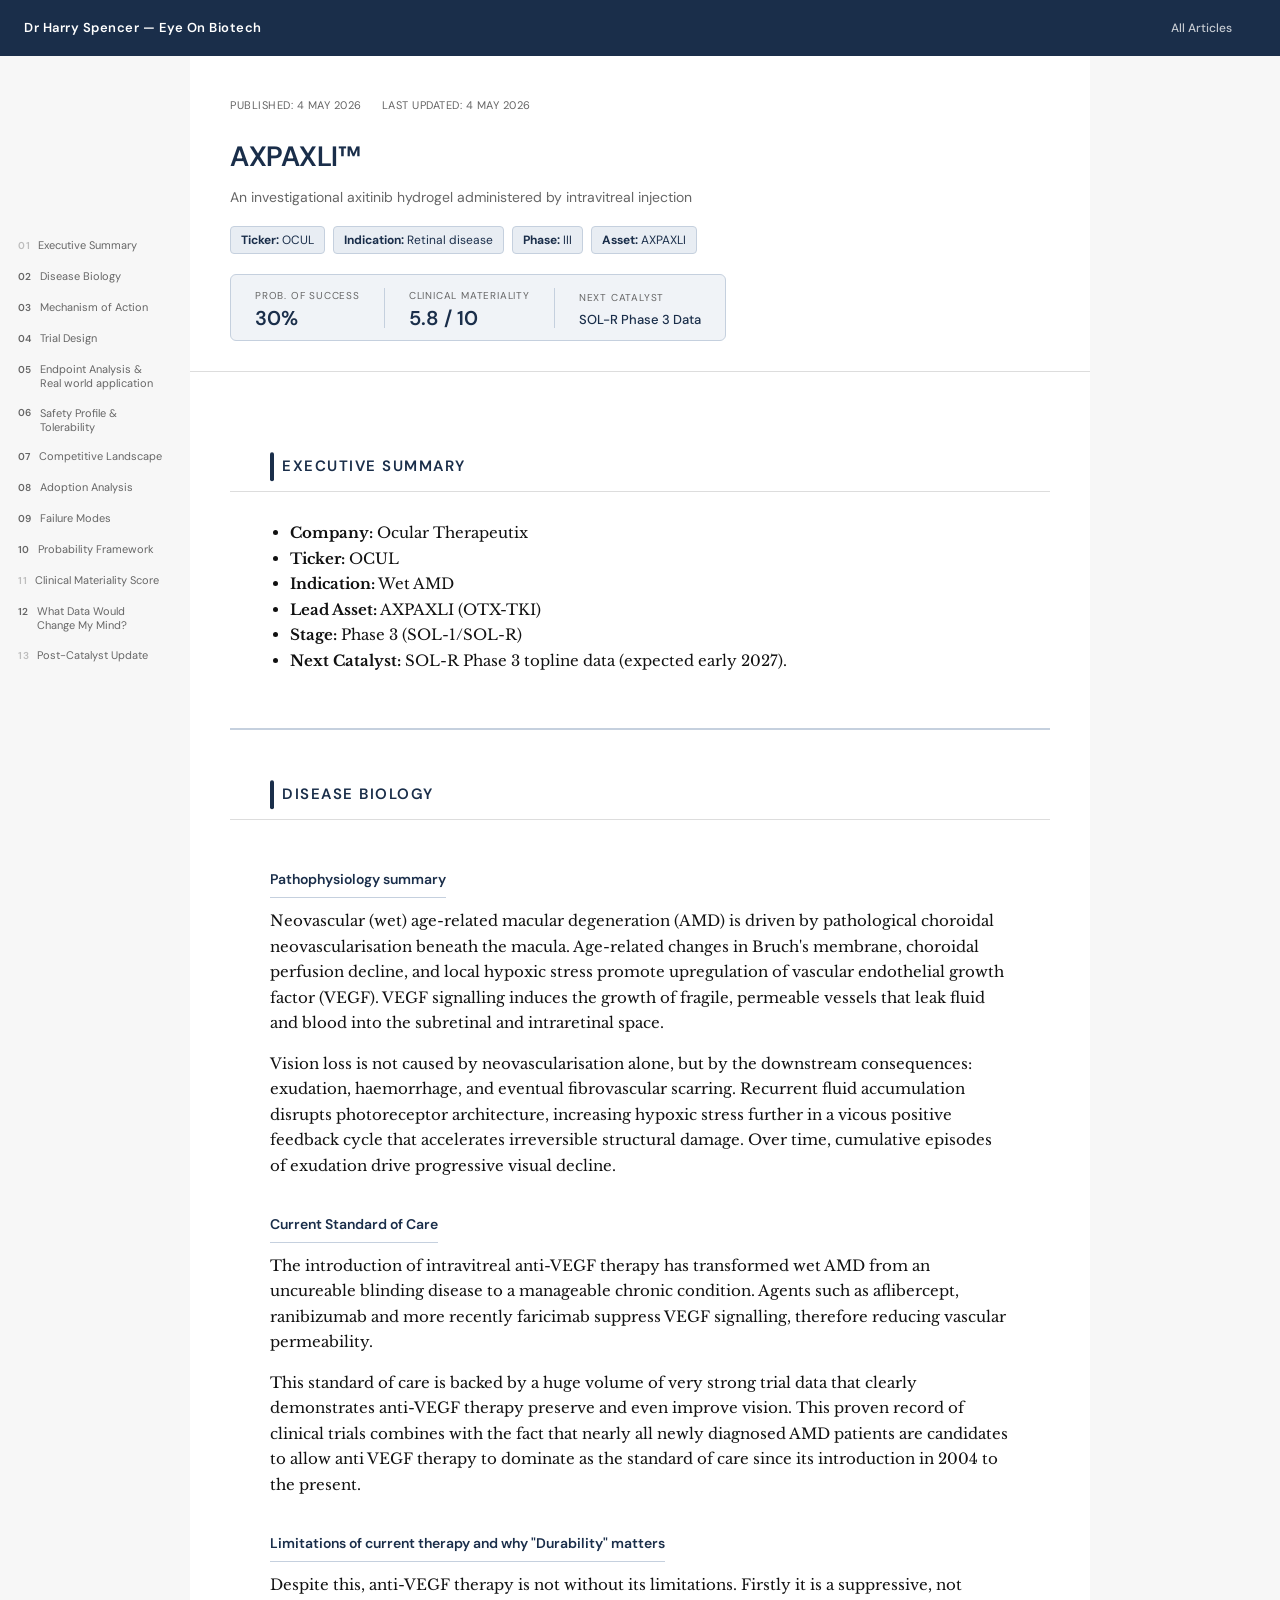
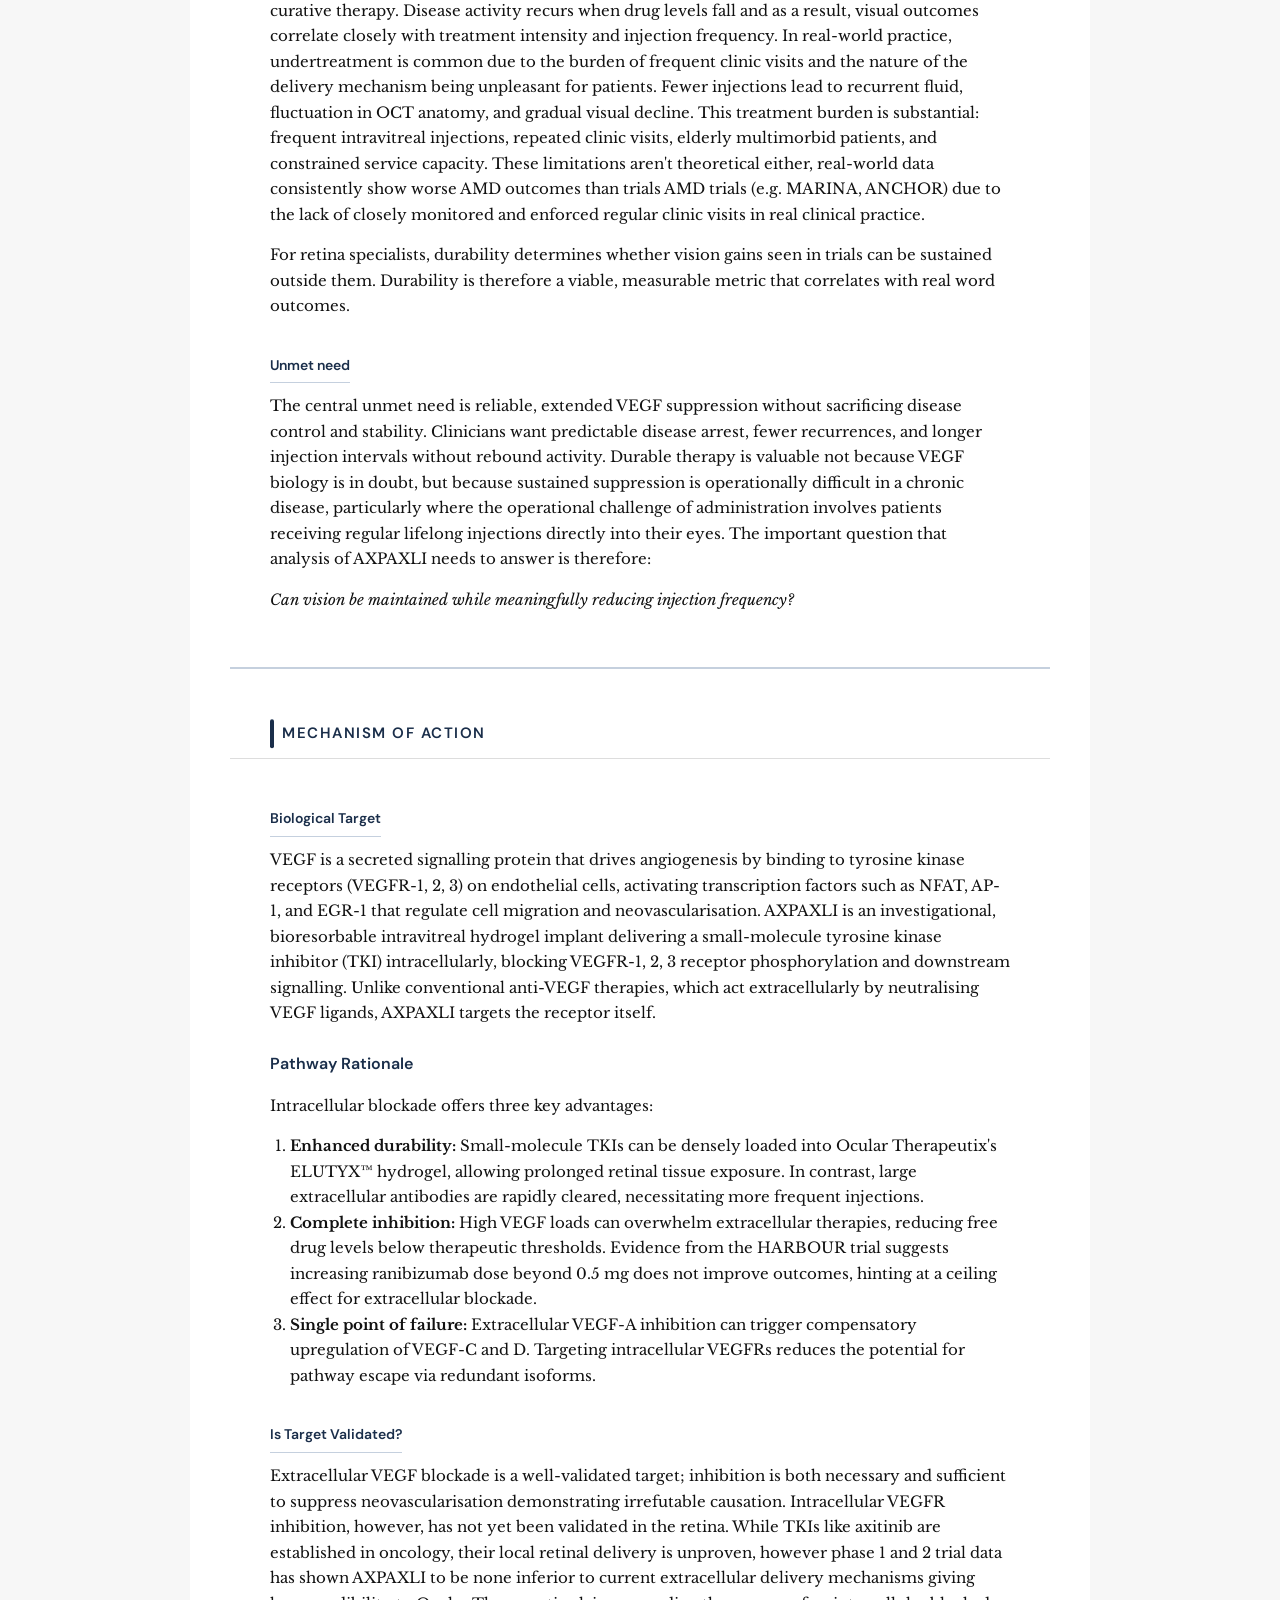
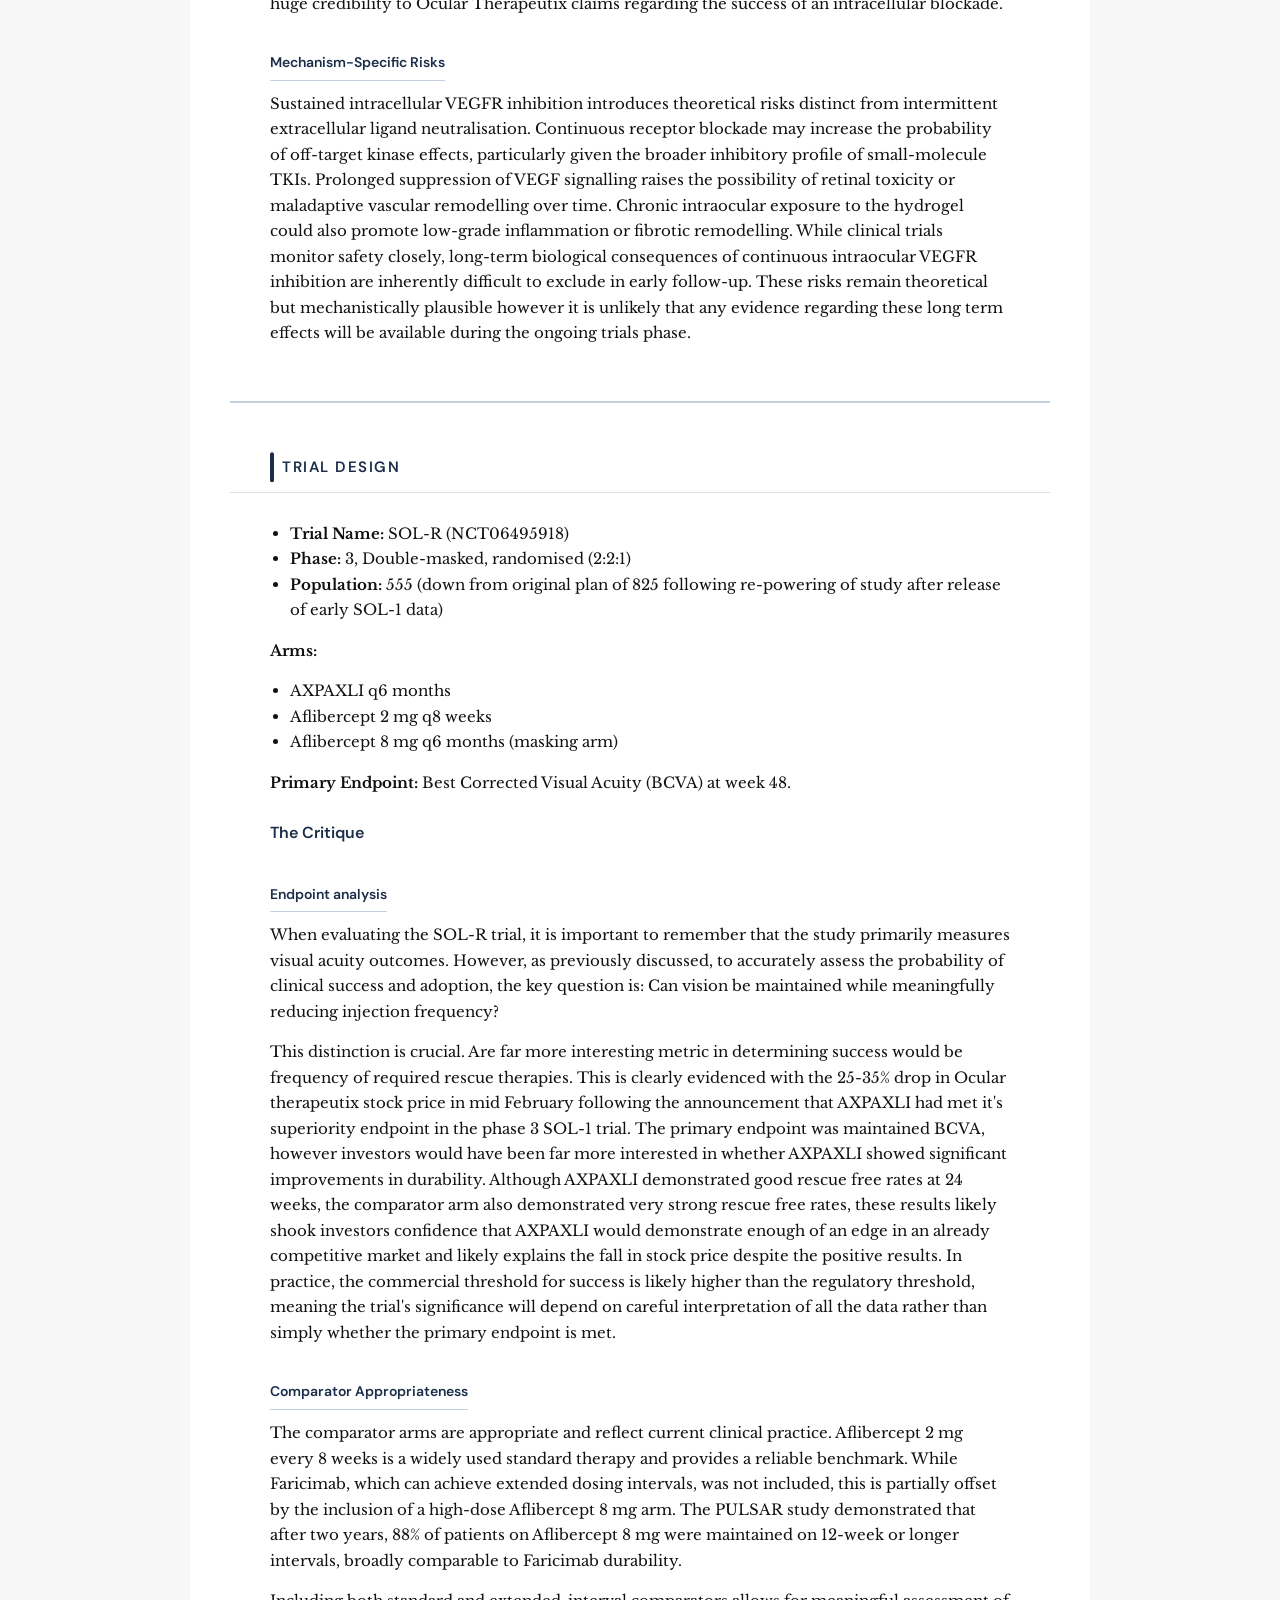
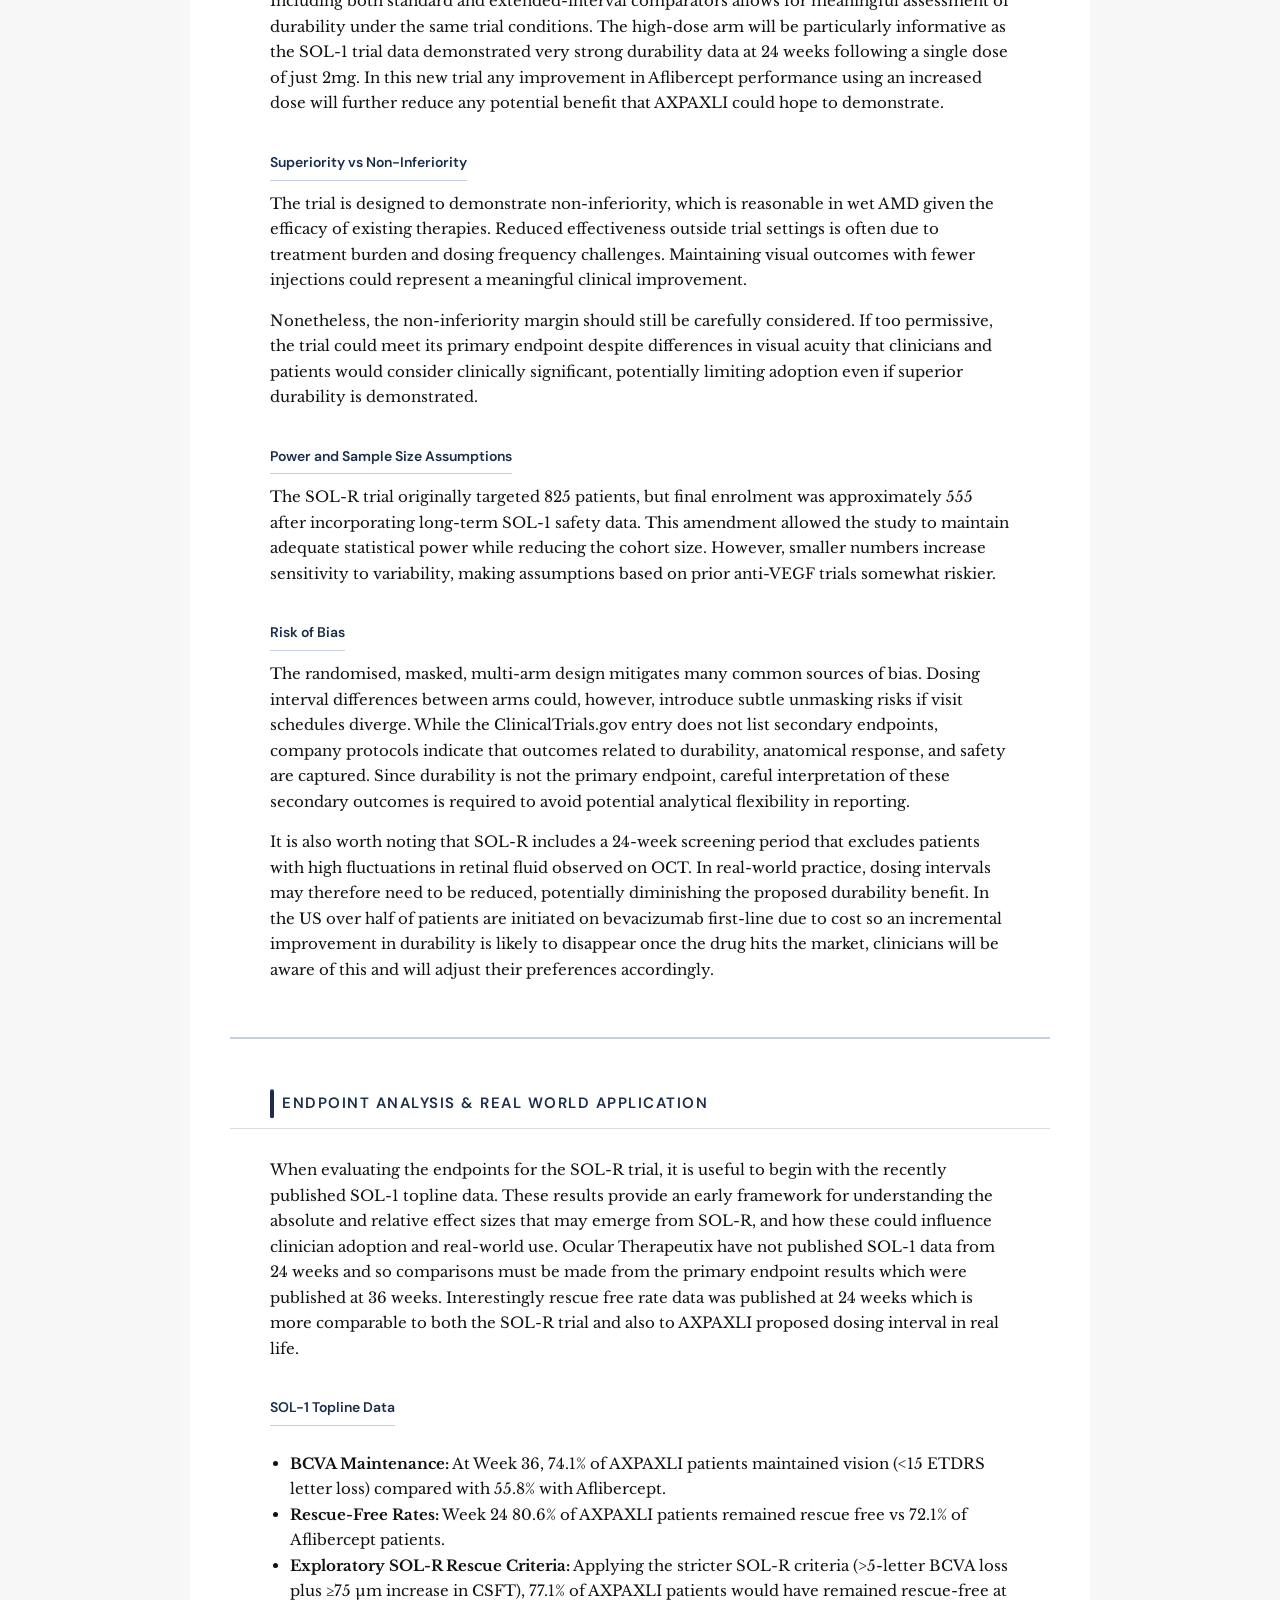
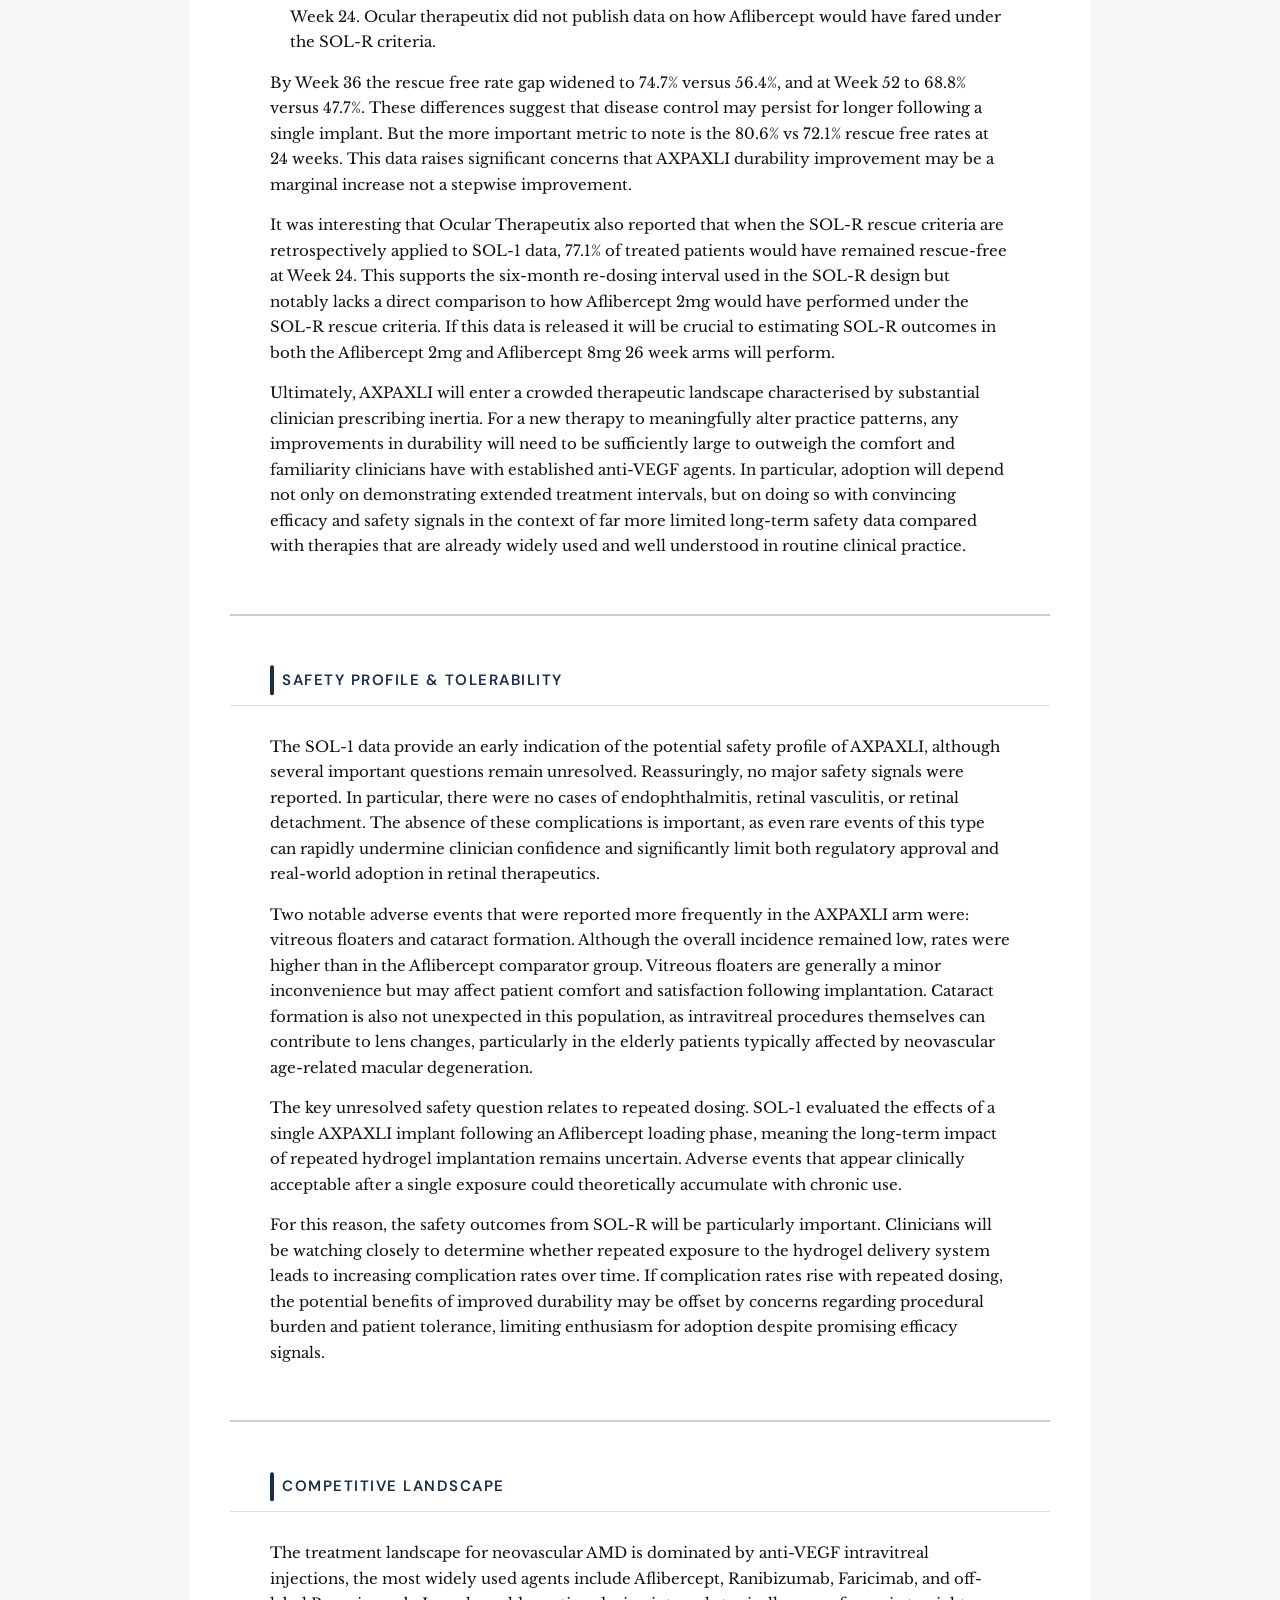
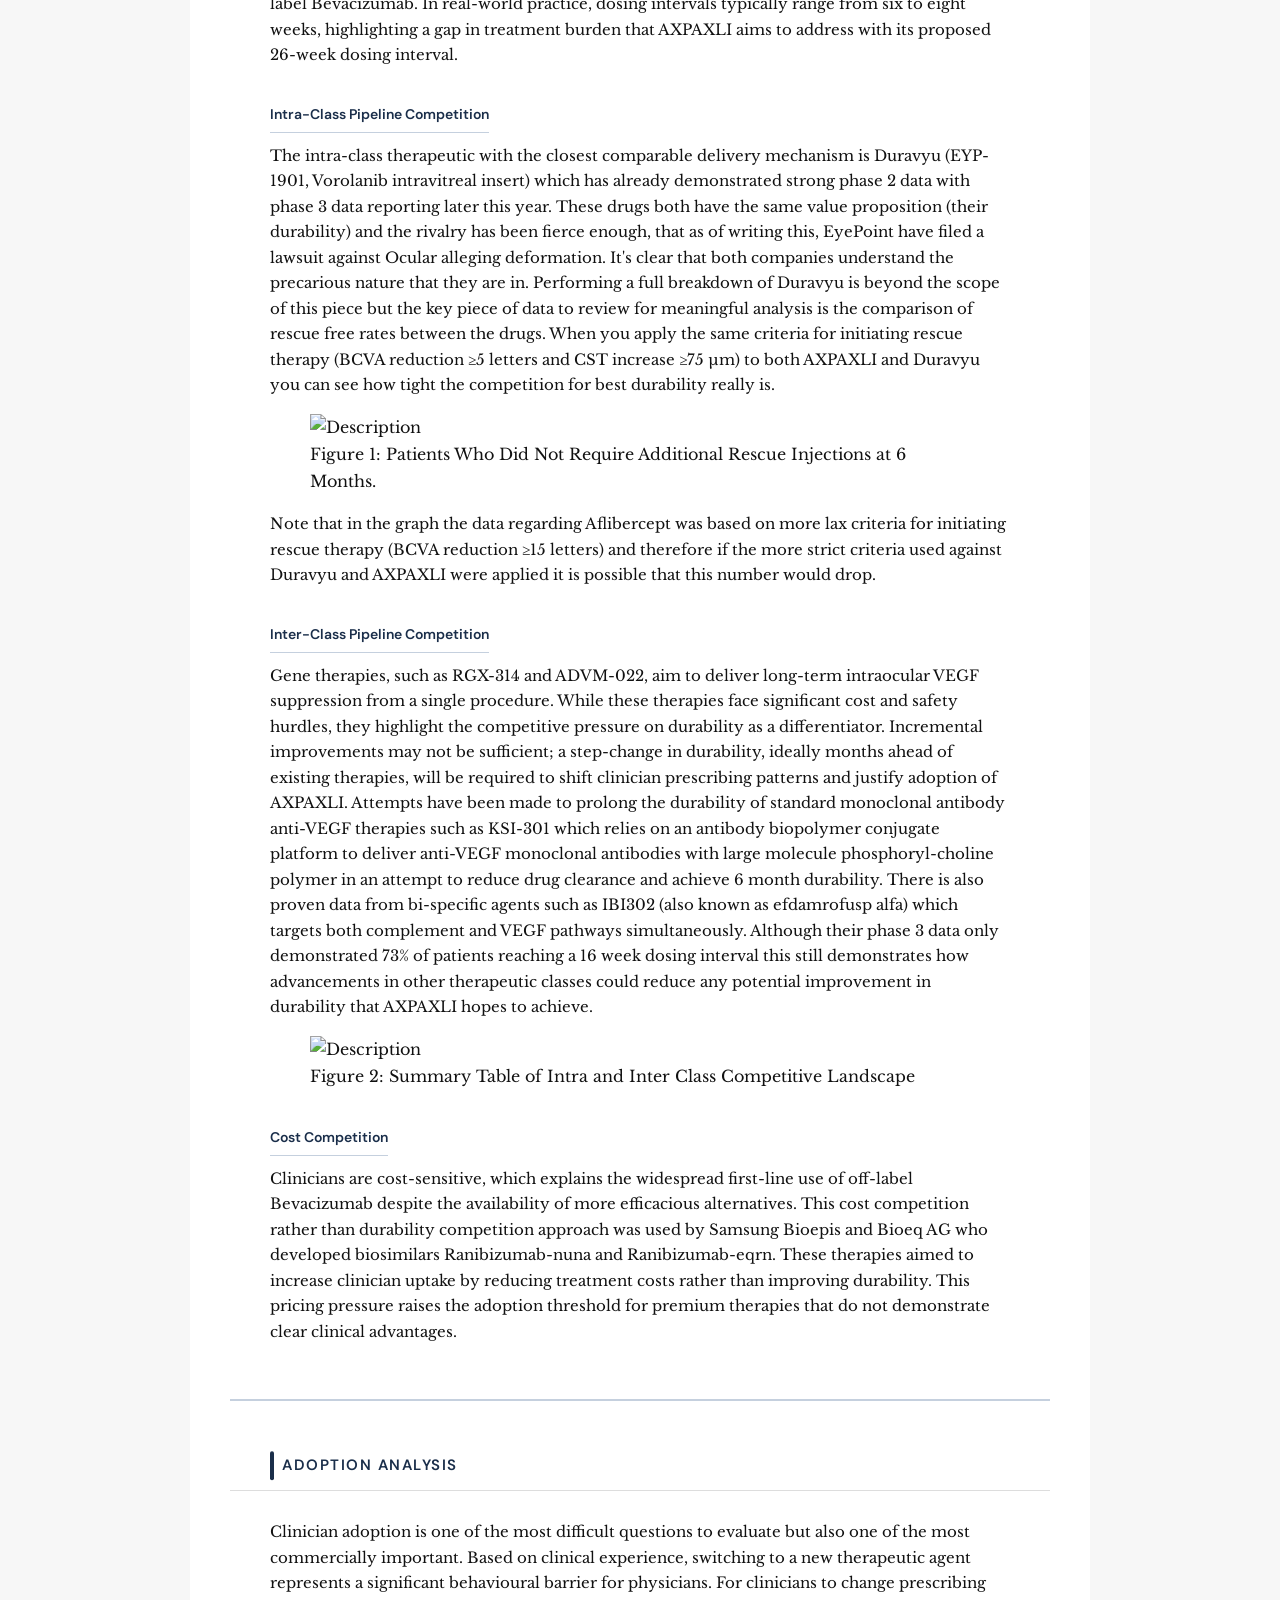
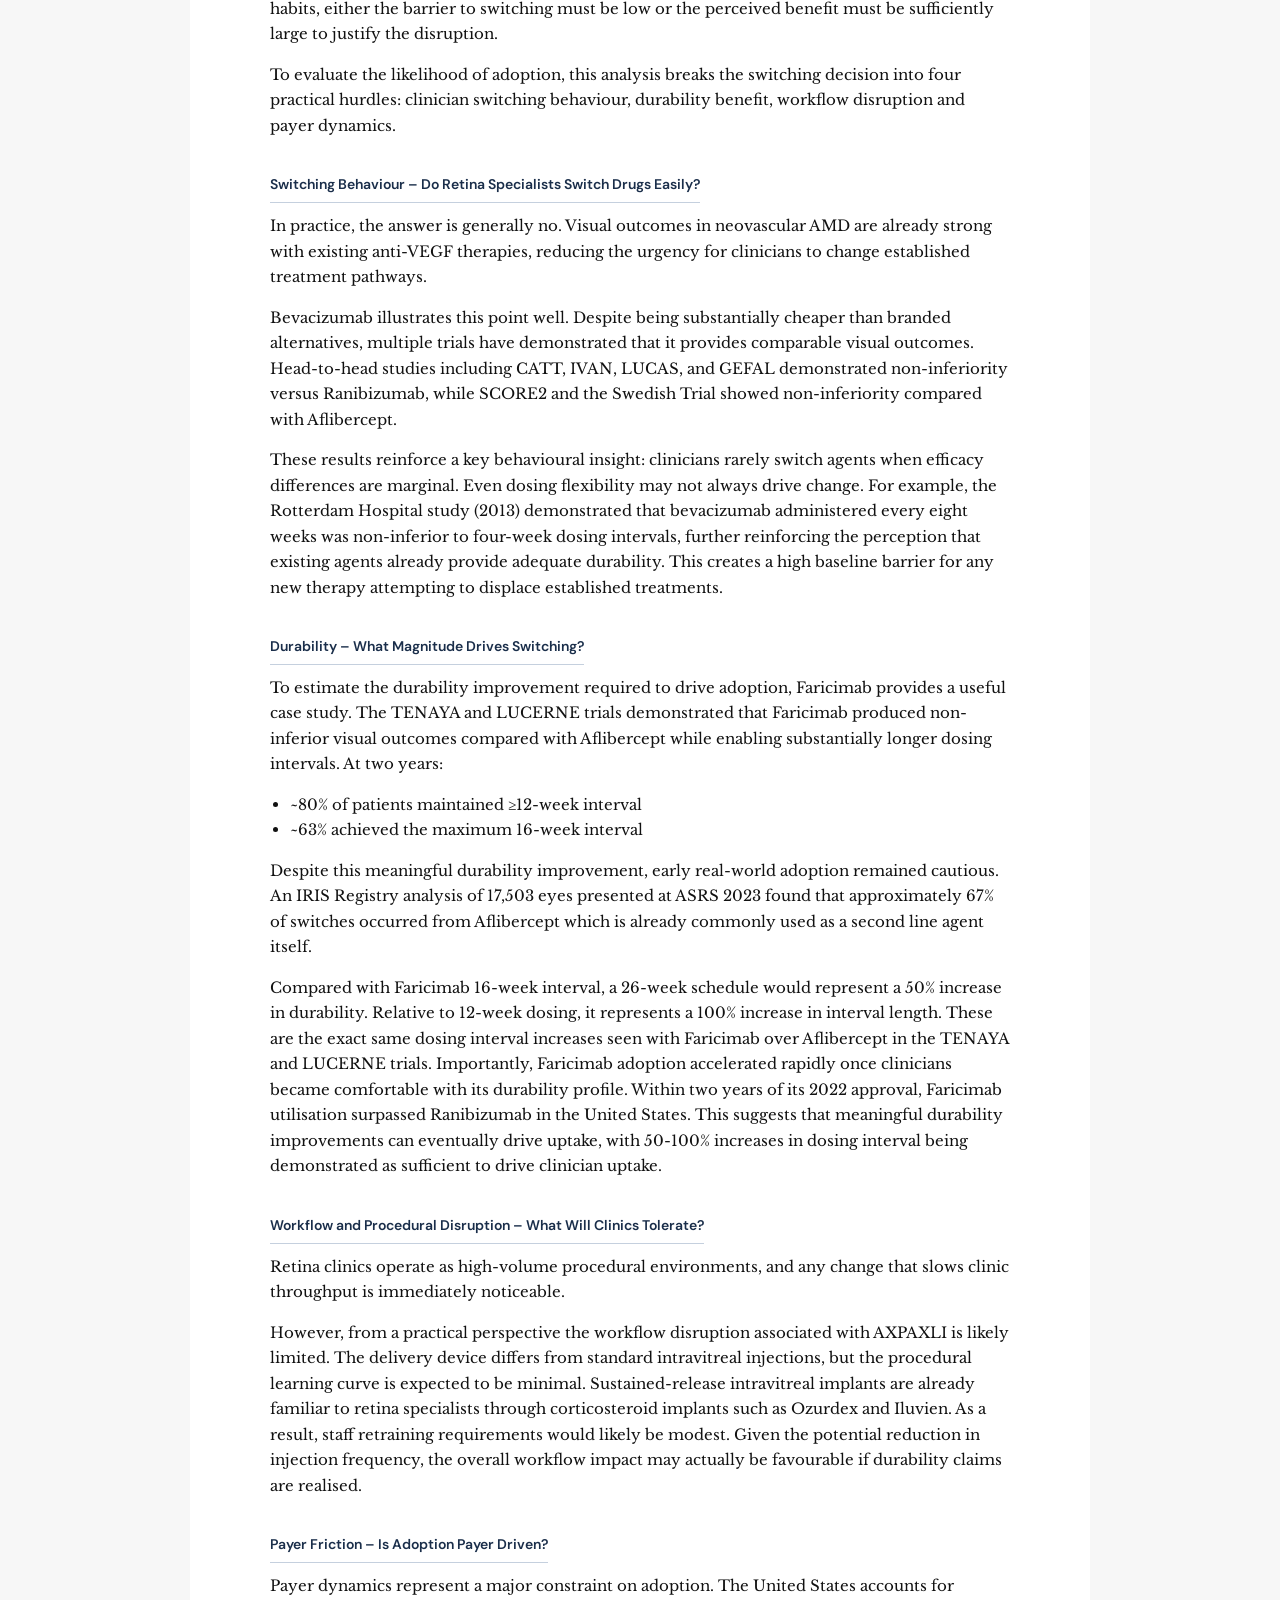
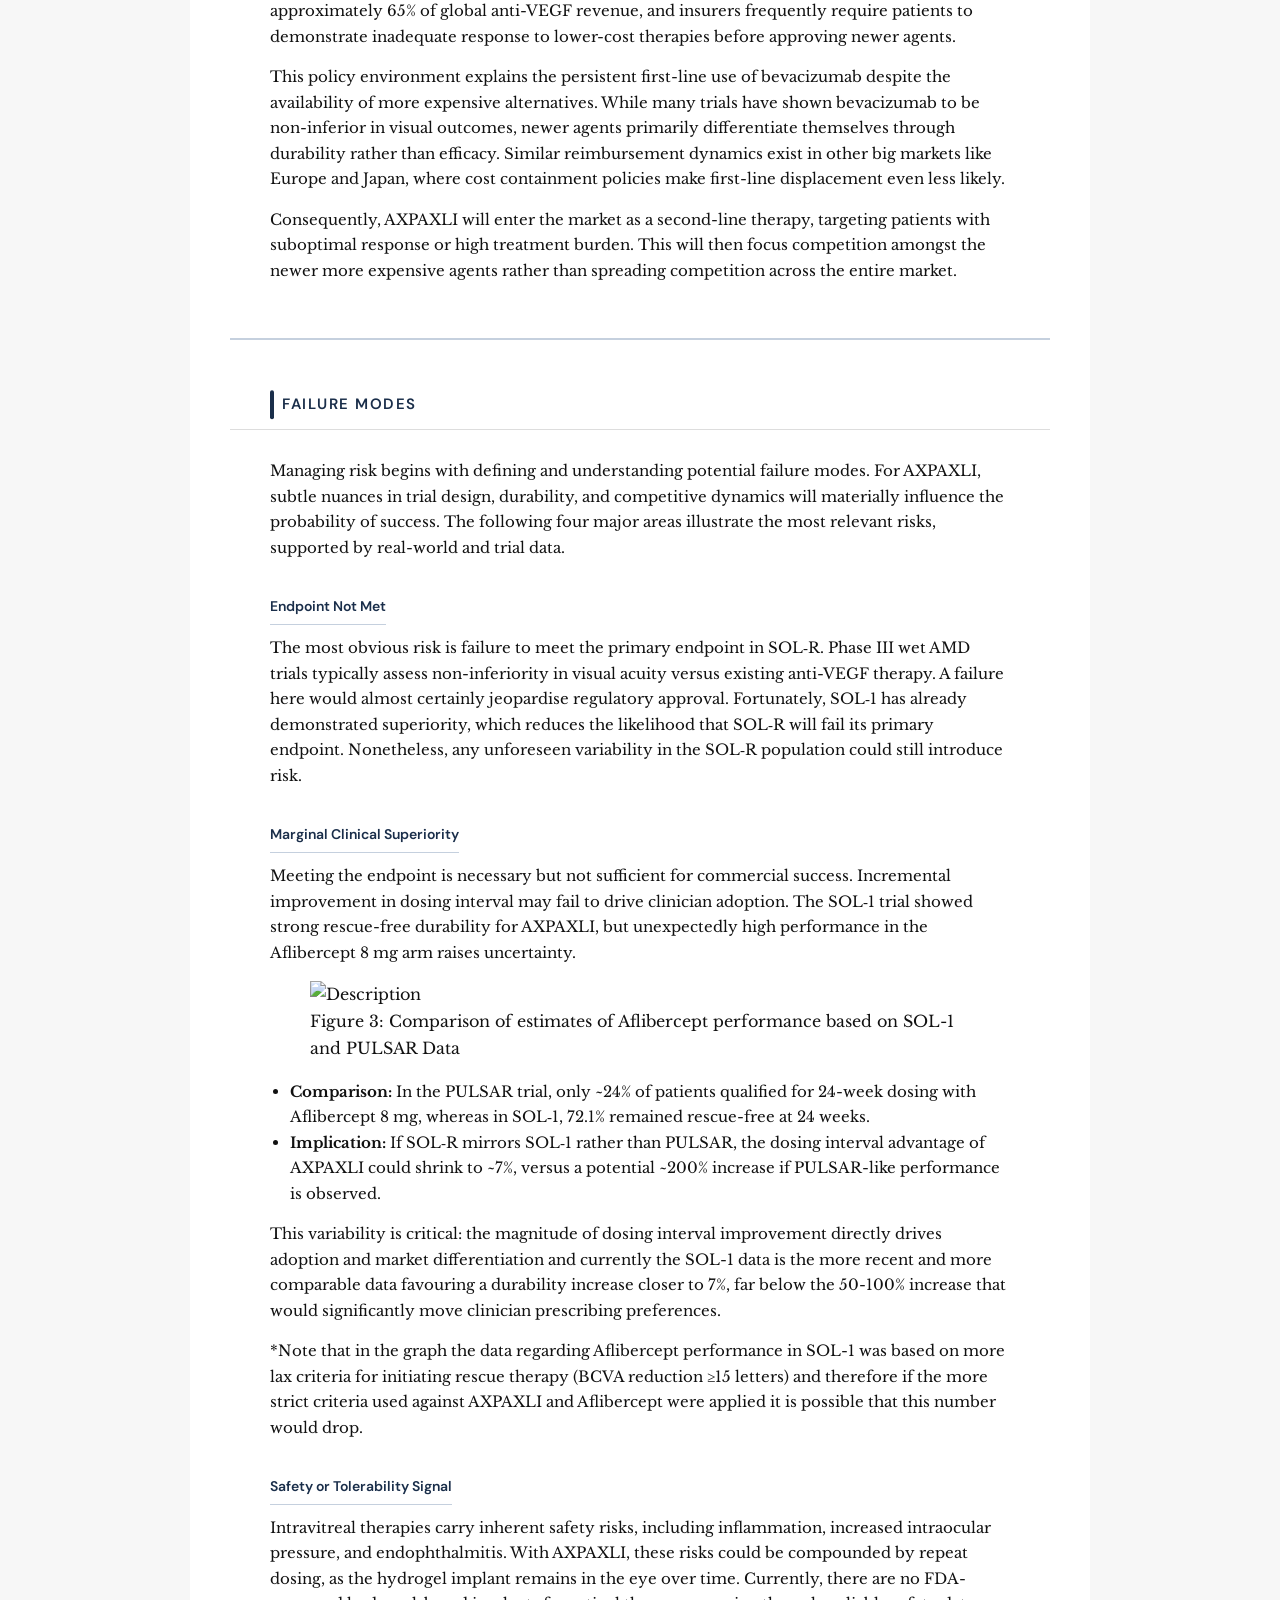
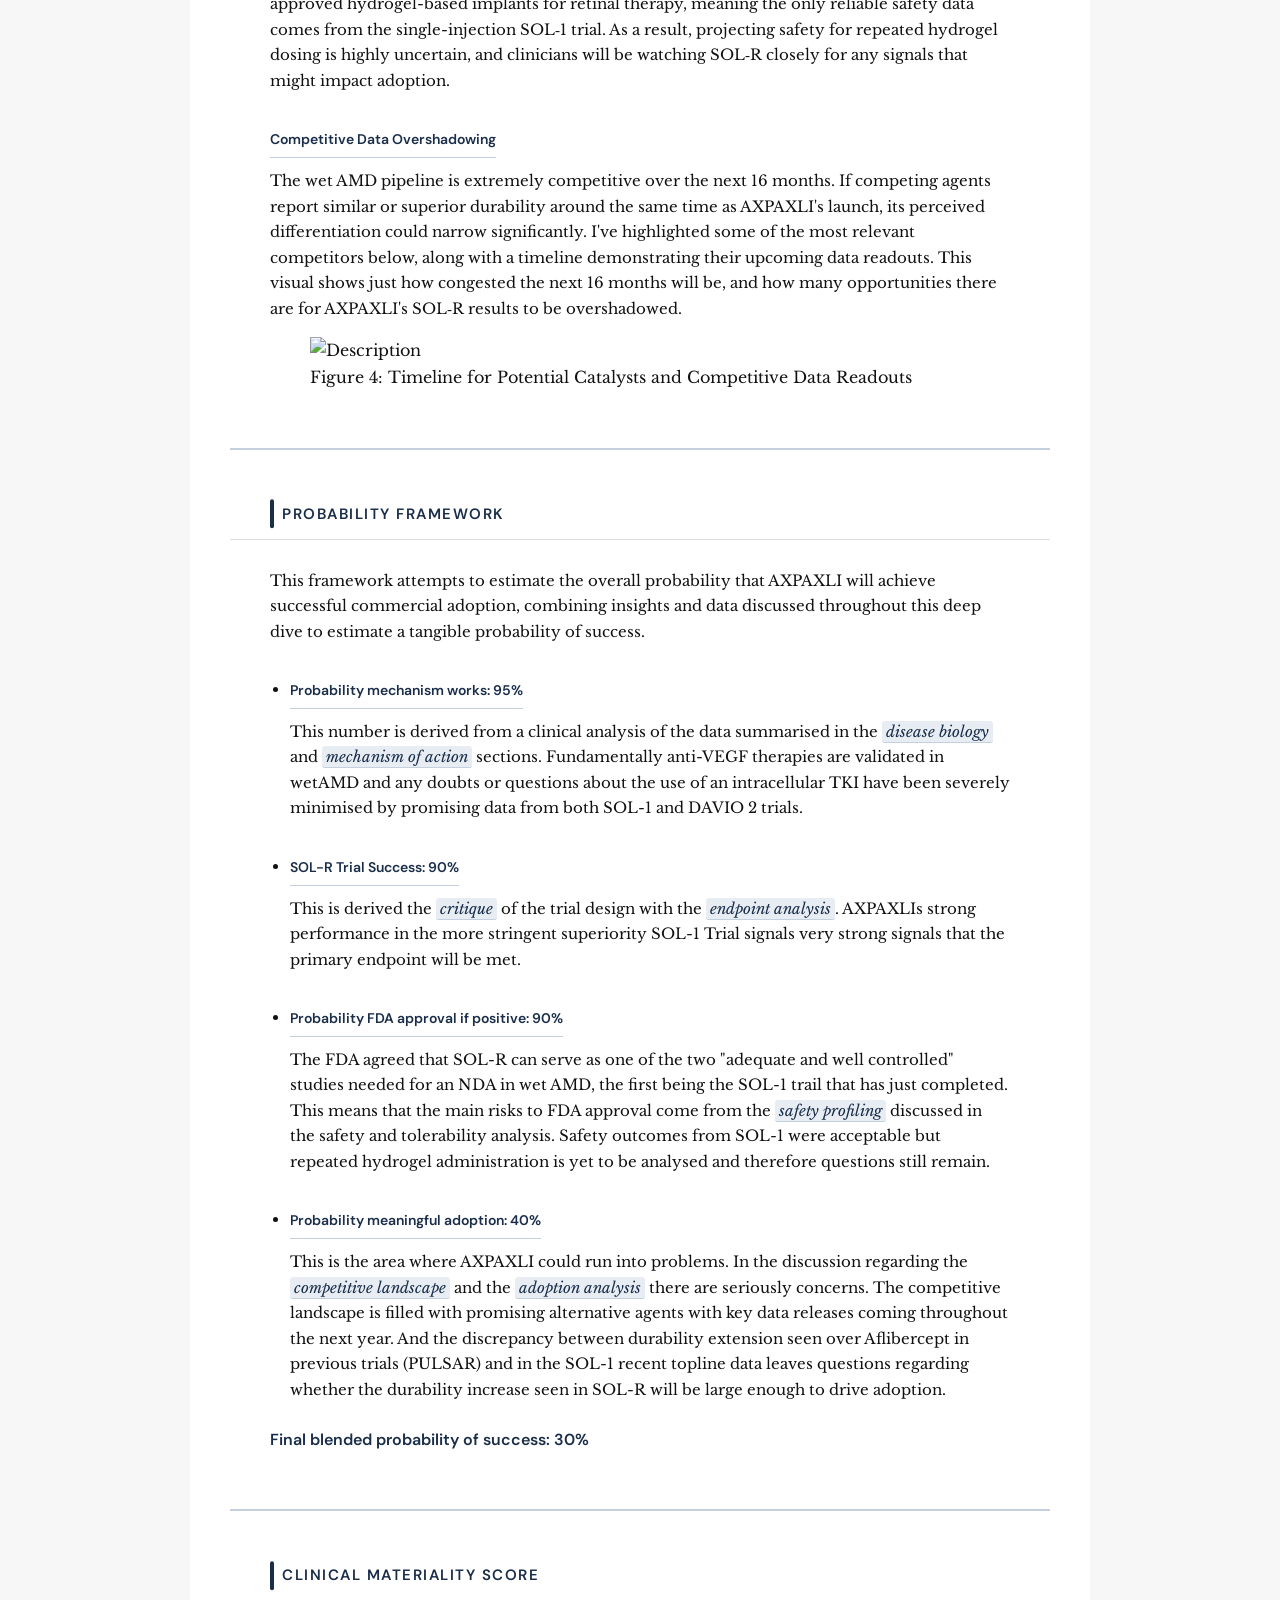
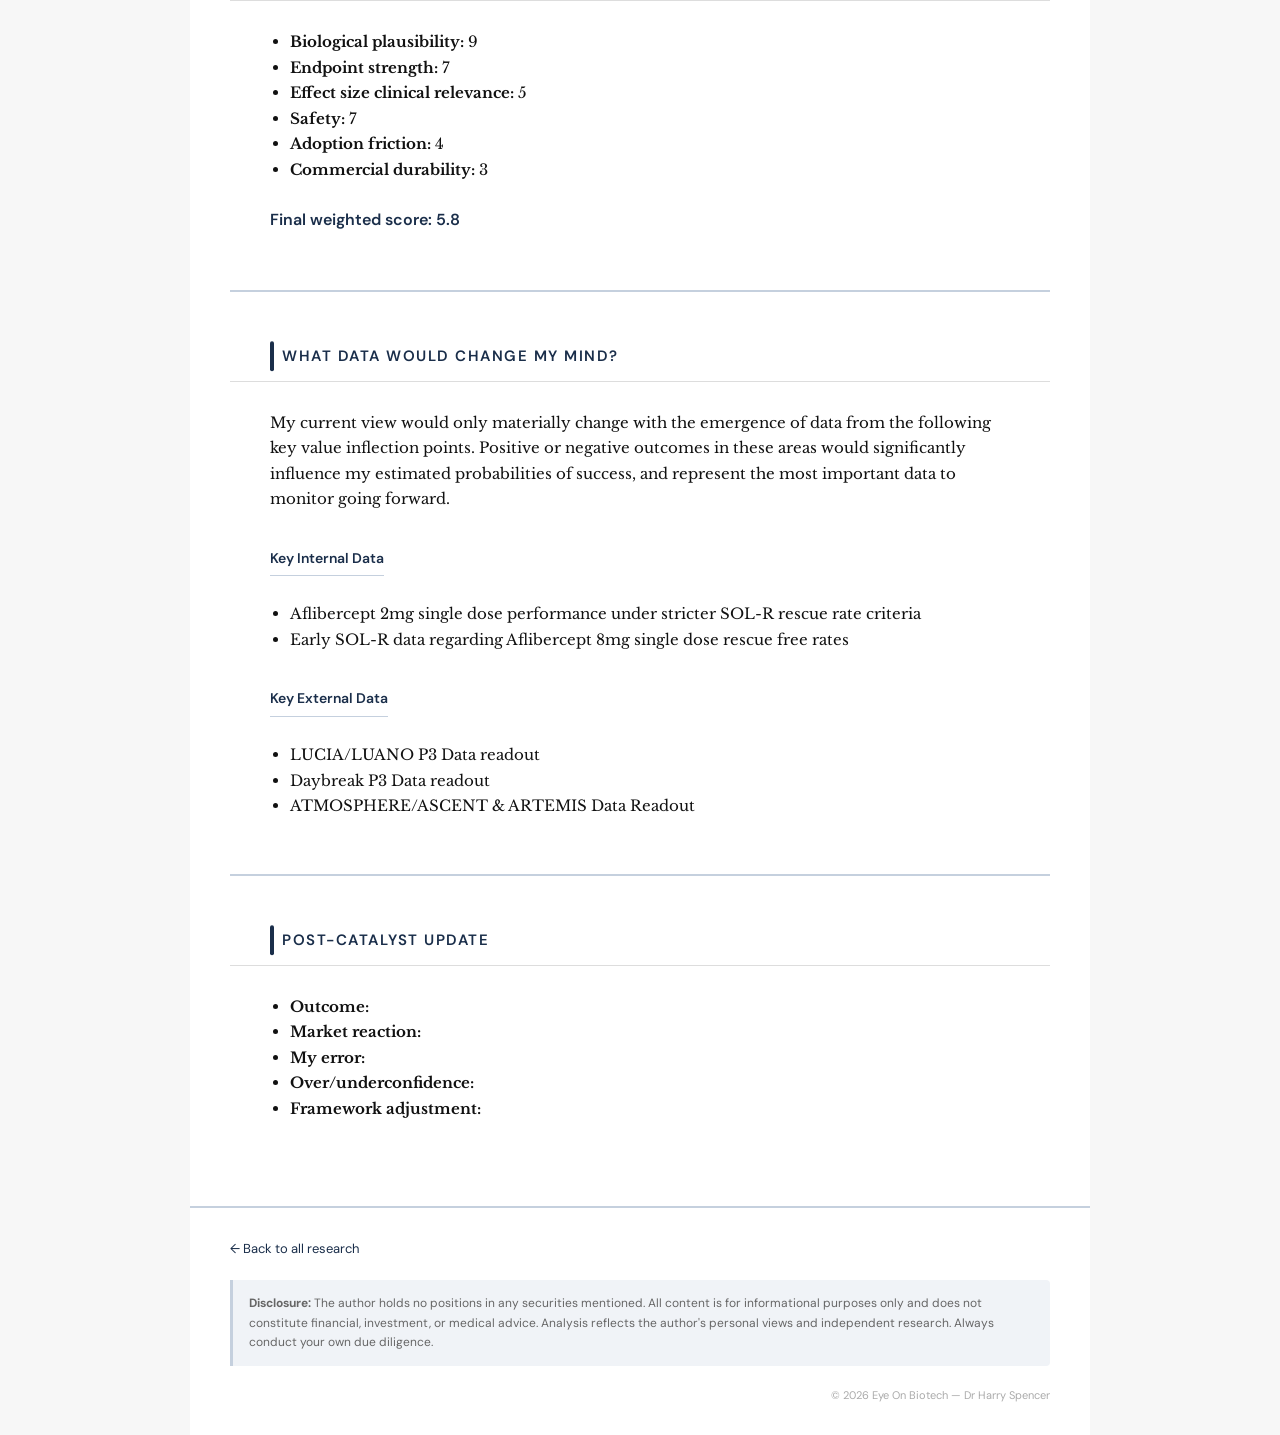
==== commit 3b1701f8: "Update oculartherapeutixarticle.html" ====
--- a/articles/oculartherapeutixarticle.html
+++ b/articles/oculartherapeutixarticle.html
@@ -56,7 +56,8 @@
 
     </header>
 
-    <main>
+    <main class="article-main">
+
 
         <!-- ============================================================
              EXECUTIVE SUMMARY
@@ -424,6 +425,13 @@
                 the same criteria for initiating rescue therapy (BCVA reduction ≥5 letters and CST increase ≥75 µm)
                 to both AXPAXLI and Duravyu you can see how tight the competition for best durability really is.
             </p>
+
+            <figure>
+                <img class="article-img" src="images/OCUL-image-2.png" alt="Description">
+                <figcaption>Figure 1: Patients Who Did Not Require Additional Rescue Injections at 6 Months.
+                </figcaption>
+            </figure>
+
             <p class="data-note">
                 Note that in the graph the data regarding Aflibercept was based on more lax criteria for initiating
                 rescue therapy (BCVA reduction ≥15 letters) and therefore if the more strict criteria used against
@@ -447,6 +455,11 @@
                 AXPAXLI hopes to achieve.
             </p>
 
+            <figure>
+                <img class="article-img" src="images/OCUL-image-3.png" alt="Description">
+                <figcaption>Figure 2: Summary Table of Intra and Inter Class Competitive Landscape</figcaption>
+            </figure>
+
             <h4>Cost Competition</h4>
             <p>
                 Clinicians are cost-sensitive, which explains the widespread first-line use of off-label Bevacizumab
@@ -589,6 +602,12 @@
                 durability for AXPAXLI, but unexpectedly high performance in the Aflibercept 8 mg arm raises
                 uncertainty.
             </p>
+
+            <figure>
+                <img class="article-img" src="images/OCUL-image-1.png" alt="Description">
+                <figcaption>Figure 3: Comparison of estimates of Aflibercept performance based on SOL-1 and PULSAR Data</figcaption>
+            </figure>
+
             <ul class="failure-data">
                 <li><strong>Comparison:</strong> In the PULSAR trial, only ~24% of patients qualified for 24-week dosing with Aflibercept 8 mg, whereas in SOL‑1, 72.1% remained rescue-free at 24 weeks.</li>
                 <li><strong>Implication:</strong> If SOL‑R mirrors SOL‑1 rather than PULSAR, the dosing interval advantage of AXPAXLI could shrink to ~7%, versus a potential ~200% increase if PULSAR-like performance is observed.</li>
@@ -623,6 +642,12 @@
                 timeline demonstrating their upcoming data readouts. This visual shows just how congested the next 16
                 months will be, and how many opportunities there are for AXPAXLI's SOL‑R results to be overshadowed.
             </p>
+
+            <figure>
+                <img class="article-img" src="images/OCUL-image-4.png" alt="Description">
+                <figcaption>Figure 4: Timeline for Potential Catalysts and Competitive Data Readouts</figcaption>
+            </figure>
+
         </section>
 
 
